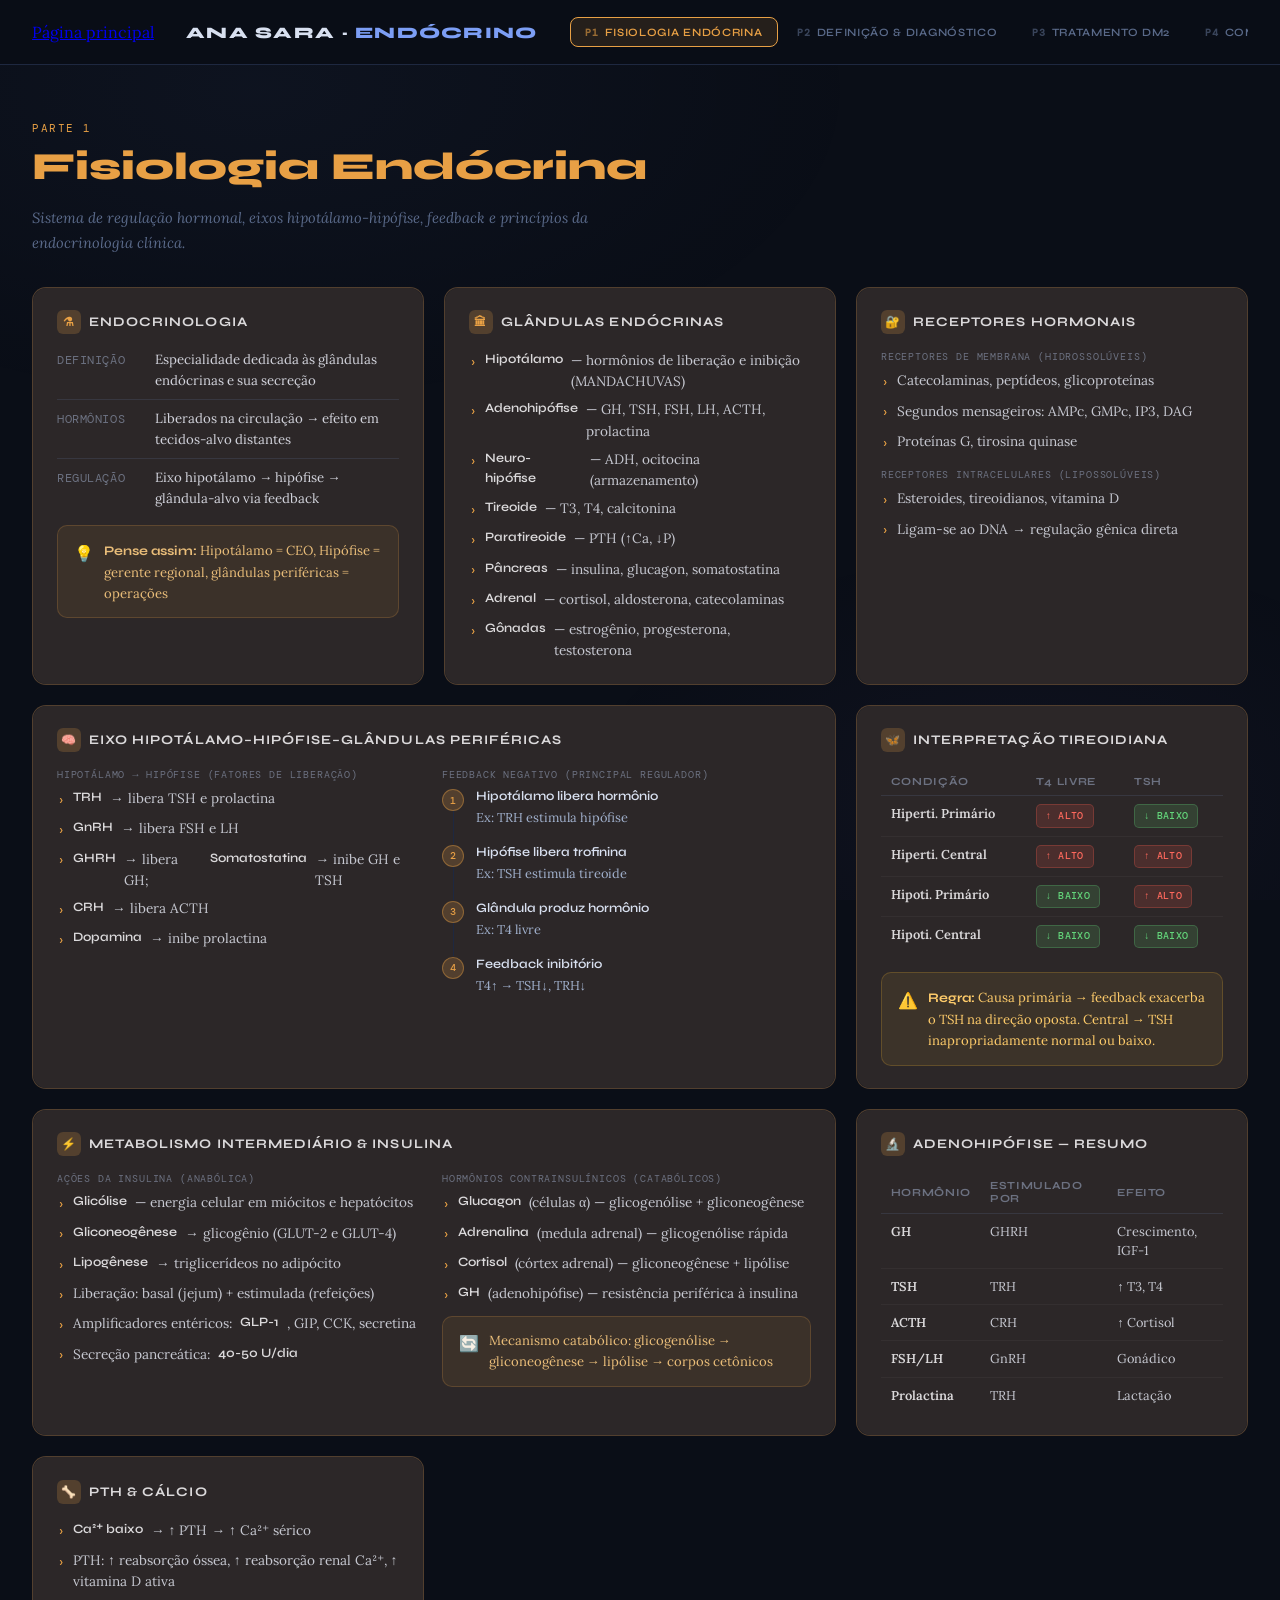
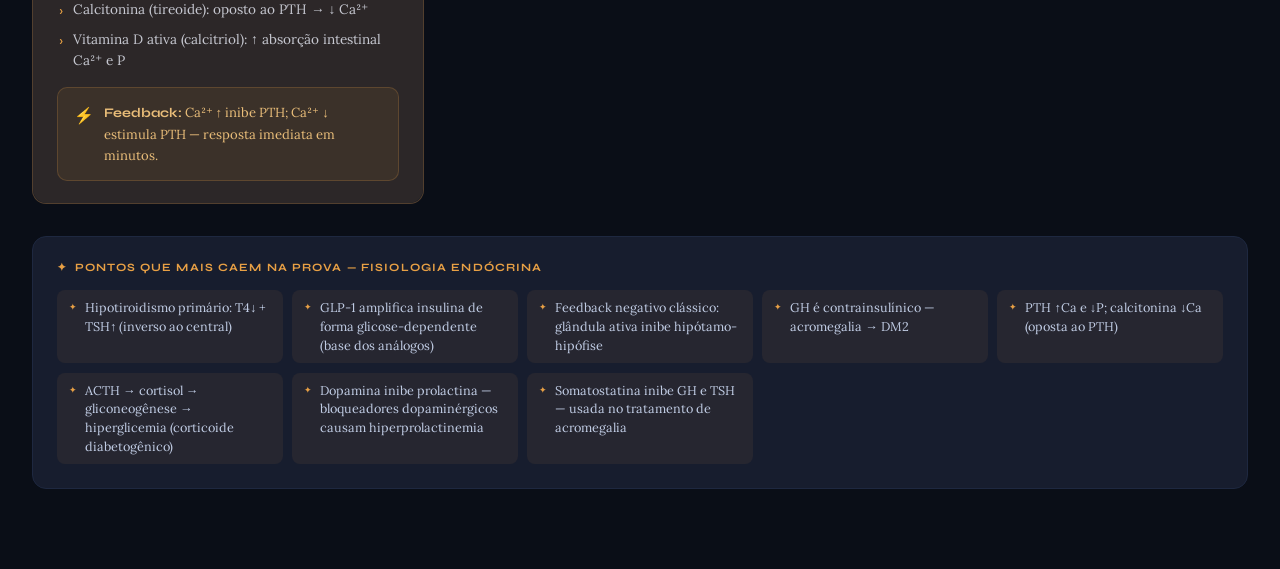
==== Endocrino.html @ a616df26 "Add files via upload" ====
<!DOCTYPE html>
<html lang="pt-BR">
<head>
<meta charset="UTF-8">
<meta name="viewport" content="width=device-width, initial-scale=1.0">
<title>Mapas Mentais — Endocrinologia & Diabetes</title>
<link href="https://fonts.googleapis.com/css2?family=Syne:wght@400;600;700;800&family=DM+Mono:ital,wght@0,400;0,500;1,400&family=Lora:ital,wght@0,400;0,600;1,400&display=swap" rel="stylesheet">
<style>
  :root {
    --bg: #0a0e17;
    --surface: #111624;
    --surface2: #171d2e;
    --border: #1e2840;
    --text: #d8e0f0;
    --muted: #5a6a8a;
    --accent1: #e8a045; /* amber — fisiologia */
    --accent2: #4fc3a1; /* teal — definição */
    --accent3: #7c9ef5; /* blue — tratamento */
    --accent4: #e0657a; /* rose — complicações */
    --accent5: #b38cf5; /* violet — pé diabético */
    --glow1: rgba(232,160,69,0.12);
    --glow2: rgba(79,195,161,0.12);
    --glow3: rgba(124,158,245,0.12);
    --glow4: rgba(224,101,122,0.12);
    --glow5: rgba(179,140,245,0.12);
    --radius: 14px;
  }

  * { margin:0; padding:0; box-sizing:border-box; }

  body {
    background: var(--bg);
    color: var(--text);
    font-family: 'Lora', Georgia, serif;
    min-height: 100vh;
    overflow-x: hidden;
  }

  /* Background texture */
  body::before {
    content:'';
    position:fixed; inset:0;
    background: radial-gradient(ellipse 80% 60% at 20% 10%, rgba(124,158,245,0.04) 0%, transparent 60%),
                radial-gradient(ellipse 60% 50% at 80% 90%, rgba(179,140,245,0.04) 0%, transparent 60%);
    pointer-events:none; z-index:0;
  }

  /* ===== HEADER ===== */
  header {
    position: sticky; top:0; z-index:100;
    background: rgba(10,14,23,0.95);
    backdrop-filter: blur(20px);
    border-bottom: 1px solid var(--border);
    padding: 0 2rem;
  }

  .header-inner {
    max-width: 1400px;
    margin: 0 auto;
    display: flex;
    align-items: center;
    gap: 2rem;
    height: 64px;
  }

  .logo {
    font-family: 'Syne', sans-serif;
    font-weight: 800;
    font-size: 1rem;
    letter-spacing: 0.08em;
    text-transform: uppercase;
    color: var(--text);
    white-space: nowrap;
    flex-shrink: 0;
  }

  .logo span {
    color: var(--accent3);
  }

  /* Nav tabs */
  nav {
    display: flex;
    gap: 0.25rem;
    overflow-x: auto;
    -webkit-overflow-scrolling: touch;
    scrollbar-width: none;
    flex: 1;
  }

  nav::-webkit-scrollbar { display:none; }

  .tab-btn {
    font-family: 'Syne', sans-serif;
    font-weight: 600;
    font-size: 0.7rem;
    text-transform: uppercase;
    letter-spacing: 0.06em;
    padding: 0.45rem 0.9rem;
    border: 1px solid transparent;
    background: transparent;
    border-radius: 8px;
    cursor: pointer;
    color: var(--muted);
    white-space: nowrap;
    transition: all 0.25s ease;
    display: flex;
    align-items: center;
    gap: 0.4rem;
  }

  .tab-btn .num {
    font-family: 'DM Mono', monospace;
    font-size: 0.6rem;
    opacity: 0.6;
  }

  .tab-btn[data-part="1"]:hover, .tab-btn[data-part="1"].active {
    background: var(--glow1); border-color: var(--accent1); color: var(--accent1);
  }
  .tab-btn[data-part="2"]:hover, .tab-btn[data-part="2"].active {
    background: var(--glow2); border-color: var(--accent2); color: var(--accent2);
  }
  .tab-btn[data-part="3"]:hover, .tab-btn[data-part="3"].active {
    background: var(--glow3); border-color: var(--accent3); color: var(--accent3);
  }
  .tab-btn[data-part="4"]:hover, .tab-btn[data-part="4"].active {
    background: var(--glow4); border-color: var(--accent4); color: var(--accent4);
  }
  .tab-btn[data-part="5"]:hover, .tab-btn[data-part="5"].active {
    background: var(--glow5); border-color: var(--accent5); color: var(--accent5);
  }

  /* ===== PAGES ===== */
  .page { display:none; position:relative; z-index:1; }
  .page.active { display:block; }

  .page-hero {
    padding: 3.5rem 2rem 2rem;
    max-width: 1400px;
    margin: 0 auto;
  }

  .hero-label {
    font-family: 'DM Mono', monospace;
    font-size: 0.7rem;
    text-transform: uppercase;
    letter-spacing: 0.14em;
    margin-bottom: 0.6rem;
  }

  .hero-title {
    font-family: 'Syne', sans-serif;
    font-weight: 800;
    font-size: clamp(1.6rem, 3vw, 2.4rem);
    line-height: 1.15;
    margin-bottom: 1rem;
  }

  .hero-sub {
    font-size: 0.92rem;
    color: var(--muted);
    font-style: italic;
    max-width: 600px;
    line-height: 1.7;
  }

  /* ===== GRID LAYOUT ===== */
  .content-wrap {
    max-width: 1400px;
    margin: 0 auto;
    padding: 0 2rem 5rem;
  }

  .grid-2 { display: grid; grid-template-columns: repeat(2, 1fr); gap: 1.25rem; }
  .grid-3 { display: grid; grid-template-columns: repeat(3, 1fr); gap: 1.25rem; }
  .grid-auto { display: grid; grid-template-columns: repeat(auto-fit, minmax(300px, 1fr)); gap: 1.25rem; }
  .col-span-2 { grid-column: span 2; }
  .col-span-3 { grid-column: span 3; }
  .section-gap { margin-top: 2rem; }

  @media (max-width: 1000px) {
    .grid-3 { grid-template-columns: repeat(2, 1fr); }
    .col-span-3 { grid-column: span 2; }
  }
  @media (max-width: 700px) {
    .grid-2, .grid-3, .grid-auto { grid-template-columns: 1fr; }
    .col-span-2, .col-span-3 { grid-column: span 1; }
  }

  /* ===== CARDS ===== */
  .card {
    background: var(--surface);
    border: 1px solid var(--border);
    border-radius: var(--radius);
    padding: 1.4rem 1.5rem;
    position: relative;
    overflow: hidden;
    transition: transform 0.2s ease, box-shadow 0.2s ease;
  }

  .card:hover {
    transform: translateY(-2px);
  }

  /* Color variants */
  .card-amber { border-color: rgba(232,160,69,0.3); }
  .card-amber::before { background: var(--glow1); }
  .card-amber:hover { box-shadow: 0 8px 32px rgba(232,160,69,0.1); }

  .card-teal { border-color: rgba(79,195,161,0.3); }
  .card-teal::before { background: var(--glow2); }
  .card-teal:hover { box-shadow: 0 8px 32px rgba(79,195,161,0.1); }

  .card-blue { border-color: rgba(124,158,245,0.3); }
  .card-blue::before { background: var(--glow3); }
  .card-blue:hover { box-shadow: 0 8px 32px rgba(124,158,245,0.1); }

  .card-rose { border-color: rgba(224,101,122,0.3); }
  .card-rose::before { background: var(--glow4); }
  .card-rose:hover { box-shadow: 0 8px 32px rgba(224,101,122,0.1); }

  .card-violet { border-color: rgba(179,140,245,0.3); }
  .card-violet::before { background: var(--glow5); }
  .card-violet:hover { box-shadow: 0 8px 32px rgba(179,140,245,0.1); }

  .card::before {
    content: '';
    position: absolute;
    inset: 0;
    pointer-events: none;
    border-radius: inherit;
  }

  /* ===== CARD ELEMENTS ===== */
  .card-title {
    font-family: 'Syne', sans-serif;
    font-weight: 700;
    font-size: 0.82rem;
    text-transform: uppercase;
    letter-spacing: 0.08em;
    margin-bottom: 1rem;
    display: flex;
    align-items: center;
    gap: 0.5rem;
  }

  .card-title .icon {
    width: 24px; height: 24px;
    border-radius: 6px;
    display: flex; align-items: center; justify-content: center;
    font-size: 0.75rem;
    flex-shrink: 0;
  }

  .icon-amber { background: rgba(232,160,69,0.2); color: var(--accent1); }
  .icon-teal  { background: rgba(79,195,161,0.2); color: var(--accent2); }
  .icon-blue  { background: rgba(124,158,245,0.2); color: var(--accent3); }
  .icon-rose  { background: rgba(224,101,122,0.2); color: var(--accent4); }
  .icon-violet{ background: rgba(179,140,245,0.2); color: var(--accent5); }

  .badge {
    display: inline-block;
    font-family: 'DM Mono', monospace;
    font-size: 0.62rem;
    padding: 0.2rem 0.55rem;
    border-radius: 5px;
    font-weight: 500;
    text-transform: uppercase;
    letter-spacing: 0.04em;
  }
  .badge-amber { background: rgba(232,160,69,0.15); color: var(--accent1); border: 1px solid rgba(232,160,69,0.25); }
  .badge-teal  { background: rgba(79,195,161,0.15); color: var(--accent2); border: 1px solid rgba(79,195,161,0.25); }
  .badge-blue  { background: rgba(124,158,245,0.15); color: var(--accent3); border: 1px solid rgba(124,158,245,0.25); }
  .badge-rose  { background: rgba(224,101,122,0.15); color: var(--accent4); border: 1px solid rgba(224,101,122,0.25); }
  .badge-violet{ background: rgba(179,140,245,0.15); color: var(--accent5); border: 1px solid rgba(179,140,245,0.25); }
  .badge-warn  { background: rgba(255,190,50,0.15); color: #ffbe32; border: 1px solid rgba(255,190,50,0.25); }
  .badge-danger{ background: rgba(255,80,80,0.15); color: #ff6060; border: 1px solid rgba(255,80,80,0.25); }
  .badge-ok    { background: rgba(80,220,130,0.15); color: #50dc82; border: 1px solid rgba(80,220,130,0.25); }

  /* Items list */
  .items { list-style: none; display: flex; flex-direction: column; gap: 0.45rem; }

  .items li {
    display: flex;
    align-items: flex-start;
    gap: 0.5rem;
    font-size: 0.85rem;
    line-height: 1.55;
    color: #c0cce4;
  }

  .items li::before {
    content: '›';
    font-family: 'DM Mono', monospace;
    font-size: 0.9rem;
    flex-shrink: 0;
    margin-top: 0.05em;
  }

  .c-amber li::before { color: var(--accent1); }
  .c-teal  li::before { color: var(--accent2); }
  .c-blue  li::before { color: var(--accent3); }
  .c-rose  li::before { color: var(--accent4); }
  .c-violet li::before { color: var(--accent5); }

  .items li strong { color: var(--text); font-family: 'Syne', sans-serif; font-weight: 600; font-size: 0.8rem; }
  .items li em { color: var(--muted); font-style: italic; }

  /* KV rows */
  .kv { display: flex; flex-direction: column; gap: 0.55rem; }
  .kv-row {
    display: flex;
    align-items: baseline;
    gap: 0.5rem;
    font-size: 0.83rem;
    line-height: 1.5;
    padding-bottom: 0.5rem;
    border-bottom: 1px solid var(--border);
  }
  .kv-row:last-child { border-bottom: none; padding-bottom: 0; }
  .kv-key {
    font-family: 'DM Mono', monospace;
    font-size: 0.72rem;
    color: var(--muted);
    min-width: 90px;
    flex-shrink: 0;
    text-transform: uppercase;
    letter-spacing: 0.05em;
  }
  .kv-val { color: #cdd8f0; line-height: 1.55; }
  .kv-val strong { color: var(--text); }

  /* Table */
  .mini-table { width:100%; border-collapse: collapse; font-size: 0.8rem; }
  .mini-table th {
    font-family: 'Syne', sans-serif;
    font-size: 0.68rem;
    font-weight: 700;
    text-transform: uppercase;
    letter-spacing: 0.06em;
    padding: 0.45rem 0.6rem;
    text-align: left;
    border-bottom: 1px solid var(--border);
    color: var(--muted);
  }
  .mini-table td {
    padding: 0.5rem 0.6rem;
    border-bottom: 1px solid rgba(255,255,255,0.04);
    color: #c0cce4;
    line-height: 1.5;
    vertical-align: top;
  }
  .mini-table tr:last-child td { border-bottom: none; }
  .mini-table td strong { color: var(--text); font-weight: 600; }

  /* Alert box */
  .alert-box {
    border-radius: 10px;
    padding: 0.85rem 1rem;
    margin-top: 1rem;
    font-size: 0.82rem;
    line-height: 1.6;
    display: flex;
    gap: 0.6rem;
    align-items: flex-start;
  }
  .alert-amber { background: rgba(232,160,69,0.08); border: 1px solid rgba(232,160,69,0.2); color: #e8c080; }
  .alert-teal  { background: rgba(79,195,161,0.08); border: 1px solid rgba(79,195,161,0.2); color: #70d4b8; }
  .alert-blue  { background: rgba(124,158,245,0.08); border: 1px solid rgba(124,158,245,0.2); color: #9ab5f5; }
  .alert-rose  { background: rgba(224,101,122,0.08); border: 1px solid rgba(224,101,122,0.2); color: #e8909e; }
  .alert-violet{ background: rgba(179,140,245,0.08); border: 1px solid rgba(179,140,245,0.2); color: #c8a8f5; }
  .alert-danger{ background: rgba(255,80,80,0.08); border: 1px solid rgba(255,80,80,0.2); color: #ff8080; }
  .alert-warn  { background: rgba(255,190,50,0.08); border: 1px solid rgba(255,190,50,0.2); color: #ffd070; }
  .alert-ok    { background: rgba(80,220,130,0.08); border: 1px solid rgba(80,220,130,0.2); color: #70e898; }

  .alert-icon { font-size: 1rem; flex-shrink:0; margin-top:0.05em; }
  .alert-text strong { color: currentColor; font-family: 'Syne',sans-serif; font-weight:700; }

  /* Timeline / flow */
  .flow {
    display: flex;
    flex-direction: column;
    gap: 0;
  }
  .flow-step {
    display: flex;
    gap: 0.75rem;
    padding-bottom: 1rem;
    position: relative;
  }
  .flow-step:last-child { padding-bottom: 0; }
  .flow-step::before {
    content: '';
    position: absolute;
    left: 11px; top: 22px;
    width: 1px; bottom: 0;
    background: var(--border);
  }
  .flow-step:last-child::before { display: none; }
  .flow-dot {
    width: 22px; height: 22px;
    border-radius: 50%;
    display: flex; align-items: center; justify-content: center;
    font-family: 'DM Mono', monospace;
    font-size: 0.62rem;
    font-weight: 500;
    flex-shrink: 0;
    margin-top: 0.1em;
    z-index: 1;
  }
  .dot-amber { background: rgba(232,160,69,0.2); color: var(--accent1); border: 1px solid rgba(232,160,69,0.4); }
  .dot-teal  { background: rgba(79,195,161,0.2); color: var(--accent2); border: 1px solid rgba(79,195,161,0.4); }
  .dot-blue  { background: rgba(124,158,245,0.2); color: var(--accent3); border: 1px solid rgba(124,158,245,0.4); }
  .dot-rose  { background: rgba(224,101,122,0.2); color: var(--accent4); border: 1px solid rgba(224,101,122,0.4); }
  .dot-violet{ background: rgba(179,140,245,0.2); color: var(--accent5); border: 1px solid rgba(179,140,245,0.4); }
  .flow-content { flex: 1; }
  .flow-title { font-family: 'Syne',sans-serif; font-weight:600; font-size:0.8rem; margin-bottom:0.25rem; color: var(--text); }
  .flow-desc { font-size:0.8rem; color:#a0b0cc; line-height:1.55; }

  /* Section divider */
  .divider {
    height: 1px;
    background: linear-gradient(90deg, transparent, var(--border), transparent);
    margin: 2rem 0;
  }

  /* Prova highlight */
  .prova-section {
    margin-top: 2rem;
    background: var(--surface2);
    border: 1px solid var(--border);
    border-radius: var(--radius);
    padding: 1.5rem;
  }
  .prova-title {
    font-family: 'Syne', sans-serif;
    font-size: 0.7rem;
    font-weight: 700;
    text-transform: uppercase;
    letter-spacing: 0.1em;
    margin-bottom: 1rem;
    display: flex;
    align-items: center;
    gap: 0.5rem;
  }
  .prova-grid {
    display: grid;
    grid-template-columns: repeat(auto-fit, minmax(200px, 1fr));
    gap: 0.6rem;
  }
  .prova-item {
    font-size: 0.79rem;
    padding: 0.5rem 0.75rem;
    border-radius: 8px;
    line-height: 1.5;
    color: #c0cce4;
    display: flex;
    gap: 0.5rem;
    align-items: flex-start;
  }
  .prova-item::before { content: '✦'; font-size: 0.55rem; flex-shrink:0; margin-top:0.25em; }
  .pi-amber { background: rgba(232,160,69,0.07); }
  .pi-amber::before { color: var(--accent1); }
  .pi-teal  { background: rgba(79,195,161,0.07); }
  .pi-teal::before  { color: var(--accent2); }
  .pi-blue  { background: rgba(124,158,245,0.07); }
  .pi-blue::before  { color: var(--accent3); }
  .pi-rose  { background: rgba(224,101,122,0.07); }
  .pi-rose::before  { color: var(--accent4); }
  .pi-violet{ background: rgba(179,140,245,0.07); }
  .pi-violet::before{ color: var(--accent5); }

  /* Column divider for two-column text */
  .two-col { display: grid; grid-template-columns: 1fr 1fr; gap: 1rem; }
  @media (max-width:600px) { .two-col { grid-template-columns:1fr; } }

  .sub-section { margin-top:0.9rem; }
  .sub-label {
    font-family: 'DM Mono',monospace;
    font-size:0.65rem;
    text-transform:uppercase;
    letter-spacing:0.08em;
    color:var(--muted);
    margin-bottom:0.45rem;
  }

  /* ========== ANIMATIONS ========== */
  @keyframes fadeUp {
    from { opacity:0; transform:translateY(16px); }
    to   { opacity:1; transform:translateY(0); }
  }
  .page.active .card { animation: fadeUp 0.35s ease both; }
  .page.active .card:nth-child(2) { animation-delay:0.05s; }
  .page.active .card:nth-child(3) { animation-delay:0.1s; }
  .page.active .card:nth-child(4) { animation-delay:0.15s; }
  .page.active .card:nth-child(5) { animation-delay:0.2s; }
  .page.active .card:nth-child(6) { animation-delay:0.25s; }
  .page.active .card:nth-child(7) { animation-delay:0.3s; }

  .text-sm { font-size: 0.8rem; color: #a0b0cc; line-height: 1.6; }
  .mt-xs { margin-top: 0.5rem; }
  .mt-sm { margin-top: 0.75rem; }
  .mt-md { margin-top: 1rem; }

  .row { display:flex; gap:0.5rem; flex-wrap:wrap; align-items:center; margin-top:0.5rem; }

  /* Highlight span */
  .hl { font-weight:600; }
  .hl-amber { color: var(--accent1); font-family:'DM Mono',monospace; font-size:0.85em; }
  .hl-teal  { color: var(--accent2); font-family:'DM Mono',monospace; font-size:0.85em; }
  .hl-blue  { color: var(--accent3); font-family:'DM Mono',monospace; font-size:0.85em; }
  .hl-rose  { color: var(--accent4); font-family:'DM Mono',monospace; font-size:0.85em; }
  .hl-violet{ color: var(--accent5); font-family:'DM Mono',monospace; font-size:0.85em; }

  p.text-sm + p.text-sm { margin-top: 0.4rem; }
</style>
</head>
<body>

<header>
  <div class="header-inner">
     <a href="index.html" class="active">Página principal</a>
    <div class="logo">Ana Sara · <span>Endócrino</span></div>
    <nav id="nav">
      <button class="tab-btn active" data-part="1" onclick="setTab(1)">
        <span class="num">P1</span> Fisiologia Endócrina
      </button>
      <button class="tab-btn" data-part="2" onclick="setTab(2)">
        <span class="num">P2</span> Definição &amp; Diagnóstico
      </button>
      <button class="tab-btn" data-part="3" onclick="setTab(3)">
        <span class="num">P3</span> Tratamento DM2
      </button>
      <button class="tab-btn" data-part="4" onclick="setTab(4)">
        <span class="num">P4</span> Complicações
      </button>
      <button class="tab-btn" data-part="5" onclick="setTab(5)">
        <span class="num">P5</span> Pé Diabético
      </button>
    </nav>
  </div>
</header>

<!-- ═══════════════════════════════════════════════
     PARTE 1 — FISIOLOGIA ENDÓCRINA
═══════════════════════════════════════════════ -->
<div class="page active" id="page-1">
  <div class="page-hero">
    <p class="hero-label" style="color:var(--accent1)">Parte 1</p>
    <h1 class="hero-title" style="color:var(--accent1)">Fisiologia Endócrina</h1>
    <p class="hero-sub">Sistema de regulação hormonal, eixos hipotálamo-hipófise, feedback e princípios da endocrinologia clínica.</p>
  </div>

  <div class="content-wrap">
    <div class="grid-3">

      <!-- Conceito -->
      <div class="card card-amber">
        <div class="card-title"><span class="icon icon-amber">⚗</span> Endocrinologia</div>
        <div class="kv">
          <div class="kv-row"><span class="kv-key">Definição</span><span class="kv-val">Especialidade dedicada às glândulas endócrinas e sua secreção</span></div>
          <div class="kv-row"><span class="kv-key">Hormônios</span><span class="kv-val">Liberados na circulação → efeito em tecidos-alvo distantes</span></div>
          <div class="kv-row"><span class="kv-key">Regulação</span><span class="kv-val">Eixo hipotálamo → hipófise → glândula-alvo via feedback</span></div>
        </div>
        <div class="alert-box alert-amber mt-md">
          <span class="alert-icon">💡</span>
          <span class="alert-text"><strong>Pense assim:</strong> Hipotálamo = CEO, Hipófise = gerente regional, glândulas periféricas = operações</span>
        </div>
      </div>

      <!-- Principais glândulas -->
      <div class="card card-amber">
        <div class="card-title"><span class="icon icon-amber">🏛</span> Glândulas Endócrinas</div>
        <ul class="items c-amber">
          <li><strong>Hipotálamo</strong> — hormônios de liberação e inibição (MANDACHUVAS)</li>
          <li><strong>Adenohipófise</strong> — GH, TSH, FSH, LH, ACTH, prolactina</li>
          <li><strong>Neuro-hipófise</strong> — ADH, ocitocina (armazenamento)</li>
          <li><strong>Tireoide</strong> — T3, T4, calcitonina</li>
          <li><strong>Paratireoide</strong> — PTH (↑Ca, ↓P)</li>
          <li><strong>Pâncreas</strong> — insulina, glucagon, somatostatina</li>
          <li><strong>Adrenal</strong> — cortisol, aldosterona, catecolaminas</li>
          <li><strong>Gônadas</strong> — estrogênio, progesterona, testosterona</li>
        </ul>
      </div>

      <!-- Receptores hormonais -->
      <div class="card card-amber">
        <div class="card-title"><span class="icon icon-amber">🔐</span> Receptores Hormonais</div>
        <div class="sub-section">
          <p class="sub-label">Receptores de membrana (hidrossolúveis)</p>
          <ul class="items c-amber">
            <li>Catecolaminas, peptídeos, glicoproteínas</li>
            <li>Segundos mensageiros: AMPc, GMPc, IP3, DAG</li>
            <li>Proteínas G, tirosina quinase</li>
          </ul>
        </div>
        <div class="sub-section">
          <p class="sub-label">Receptores intracelulares (lipossolúveis)</p>
          <ul class="items c-amber">
            <li>Esteroides, tireoidianos, vitamina D</li>
            <li>Ligam-se ao DNA → regulação gênica direta</li>
          </ul>
        </div>
      </div>

      <!-- Eixo Hipotálamo-Hipófise -->
      <div class="card card-amber col-span-2">
        <div class="card-title"><span class="icon icon-amber">🧠</span> Eixo Hipotálamo–Hipófise–Glândulas Periféricas</div>
        <div class="grid-2" style="gap:1rem">
          <div>
            <p class="sub-label">Hipotálamo → Hipófise (fatores de liberação)</p>
            <ul class="items c-amber">
              <li><strong>TRH</strong> → libera TSH e prolactina</li>
              <li><strong>GnRH</strong> → libera FSH e LH</li>
              <li><strong>GHRH</strong> → libera GH; <strong>Somatostatina</strong> → inibe GH e TSH</li>
              <li><strong>CRH</strong> → libera ACTH</li>
              <li><strong>Dopamina</strong> → inibe prolactina</li>
            </ul>
          </div>
          <div>
            <p class="sub-label">Feedback Negativo (principal regulador)</p>
            <div class="flow">
              <div class="flow-step">
                <div class="flow-dot dot-amber">1</div>
                <div class="flow-content">
                  <div class="flow-title">Hipotálamo libera hormônio</div>
                  <div class="flow-desc">Ex: TRH estimula hipófise</div>
                </div>
              </div>
              <div class="flow-step">
                <div class="flow-dot dot-amber">2</div>
                <div class="flow-content">
                  <div class="flow-title">Hipófise libera trofinina</div>
                  <div class="flow-desc">Ex: TSH estimula tireoide</div>
                </div>
              </div>
              <div class="flow-step">
                <div class="flow-dot dot-amber">3</div>
                <div class="flow-content">
                  <div class="flow-title">Glândula produz hormônio</div>
                  <div class="flow-desc">Ex: T4 livre</div>
                </div>
              </div>
              <div class="flow-step">
                <div class="flow-dot dot-amber">4</div>
                <div class="flow-content">
                  <div class="flow-title">Feedback inibitório</div>
                  <div class="flow-desc">T4↑ → TSH↓, TRH↓</div>
                </div>
              </div>
            </div>
          </div>
        </div>
      </div>

      <!-- Interpretação tireoidiana -->
      <div class="card card-amber">
        <div class="card-title"><span class="icon icon-amber">🦋</span> Interpretação Tireoidiana</div>
        <table class="mini-table">
          <thead>
            <tr><th>Condição</th><th>T4 Livre</th><th>TSH</th></tr>
          </thead>
          <tbody>
            <tr><td><strong>Hiperti. Primário</strong></td><td><span class="badge badge-danger">↑ Alto</span></td><td><span class="badge badge-ok">↓ Baixo</span></td></tr>
            <tr><td><strong>Hiperti. Central</strong></td><td><span class="badge badge-danger">↑ Alto</span></td><td><span class="badge badge-danger">↑ Alto</span></td></tr>
            <tr><td><strong>Hipoti. Primário</strong></td><td><span class="badge badge-ok">↓ Baixo</span></td><td><span class="badge badge-danger">↑ Alto</span></td></tr>
            <tr><td><strong>Hipoti. Central</strong></td><td><span class="badge badge-ok">↓ Baixo</span></td><td><span class="badge badge-ok">↓ Baixo</span></td></tr>
          </tbody>
        </table>
        <div class="alert-box alert-warn mt-md">
          <span class="alert-icon">⚠️</span>
          <span class="alert-text"><strong>Regra:</strong> Causa primária → feedback exacerba o TSH na direção oposta. Central → TSH inapropriadamente normal ou baixo.</span>
        </div>
      </div>

      <!-- Insulina e metabolismo intermediário -->
      <div class="card card-amber col-span-2">
        <div class="card-title"><span class="icon icon-amber">⚡</span> Metabolismo Intermediário & Insulina</div>
        <div class="grid-2" style="gap:1rem">
          <div>
            <p class="sub-label">Ações da insulina (anabólica)</p>
            <ul class="items c-amber">
              <li><strong>Glicólise</strong> — energia celular em miócitos e hepatócitos</li>
              <li><strong>Gliconeogênese</strong> → glicogênio (GLUT-2 e GLUT-4)</li>
              <li><strong>Lipogênese</strong> → triglicerídeos no adipócito</li>
              <li>Liberação: basal (jejum) + estimulada (refeições)</li>
              <li>Amplificadores entéricos: <strong>GLP-1</strong>, GIP, CCK, secretina</li>
              <li>Secreção pancreática: <strong>40-50 U/dia</strong></li>
            </ul>
          </div>
          <div>
            <p class="sub-label">Hormônios contrainsulínicos (catabólicos)</p>
            <ul class="items c-amber">
              <li><strong>Glucagon</strong> (células α) — glicogenólise + gliconeogênese</li>
              <li><strong>Adrenalina</strong> (medula adrenal) — glicogenólise rápida</li>
              <li><strong>Cortisol</strong> (córtex adrenal) — gliconeogênese + lipólise</li>
              <li><strong>GH</strong> (adenohipófise) — resistência periférica à insulina</li>
            </ul>
            <div class="alert-box alert-amber" style="margin-top:0.6rem">
              <span class="alert-icon">🔄</span>
              <span class="alert-text">Mecanismo catabólico: glicogenólise → gliconeogênese → lipólise → corpos cetônicos</span>
            </div>
          </div>
        </div>
      </div>

      <!-- Hipófise anterior -->
      <div class="card card-amber">
        <div class="card-title"><span class="icon icon-amber">🔬</span> Adenohipófise — Resumo</div>
        <table class="mini-table">
          <thead><tr><th>Hormônio</th><th>Estimulado por</th><th>Efeito</th></tr></thead>
          <tbody>
            <tr><td><strong>GH</strong></td><td>GHRH</td><td>Crescimento, IGF-1</td></tr>
            <tr><td><strong>TSH</strong></td><td>TRH</td><td>↑ T3, T4</td></tr>
            <tr><td><strong>ACTH</strong></td><td>CRH</td><td>↑ Cortisol</td></tr>
            <tr><td><strong>FSH/LH</strong></td><td>GnRH</td><td>Gonádico</td></tr>
            <tr><td><strong>Prolactina</strong></td><td>TRH</td><td>Lactação</td></tr>
          </tbody>
        </table>
      </div>

      <!-- PTH e Cálcio -->
      <div class="card card-amber">
        <div class="card-title"><span class="icon icon-amber">🦴</span> PTH &amp; Cálcio</div>
        <ul class="items c-amber">
          <li><strong>Ca²⁺ baixo</strong> → ↑ PTH → ↑ Ca²⁺ sérico</li>
          <li>PTH: ↑ reabsorção óssea, ↑ reabsorção renal Ca²⁺, ↑ vitamina D ativa</li>
          <li>Calcitonina (tireoide): oposto ao PTH → ↓ Ca²⁺</li>
          <li>Vitamina D ativa (calcitriol): ↑ absorção intestinal Ca²⁺ e P</li>
        </ul>
        <div class="alert-box alert-amber mt-md">
          <span class="alert-icon">⚡</span>
          <span class="alert-text"><strong>Feedback:</strong> Ca²⁺ ↑ inibe PTH; Ca²⁺ ↓ estimula PTH — resposta imediata em minutos.</span>
        </div>
      </div>

    </div><!-- /grid-3 -->

    <div class="prova-section">
      <div class="prova-title" style="color:var(--accent1)">
        <span>✦</span> Pontos que mais caem na prova — Fisiologia Endócrina
      </div>
      <div class="prova-grid">
        <div class="prova-item pi-amber">Hipotiroidismo primário: T4↓ + TSH↑ (inverso ao central)</div>
        <div class="prova-item pi-amber">GLP-1 amplifica insulina de forma glicose-dependente (base dos análogos)</div>
        <div class="prova-item pi-amber">Feedback negativo clássico: glândula ativa inibe hipótamo-hipófise</div>
        <div class="prova-item pi-amber">GH é contrainsulínico — acromegalia → DM2</div>
        <div class="prova-item pi-amber">PTH ↑Ca e ↓P; calcitonina ↓Ca (oposta ao PTH)</div>
        <div class="prova-item pi-amber">ACTH → cortisol → gliconeogênese → hiperglicemia (corticoide diabetogênico)</div>
        <div class="prova-item pi-amber">Dopamina inibe prolactina — bloqueadores dopaminérgicos causam hiperprolactinemia</div>
        <div class="prova-item pi-amber">Somatostatina inibe GH e TSH — usada no tratamento de acromegalia</div>
      </div>
    </div>
  </div>
</div><!-- /page-1 -->


<!-- ═══════════════════════════════════════════════
     PARTE 2 — DEFINIÇÃO, CLASSIFICAÇÃO E DIAGNÓSTICO
═══════════════════════════════════════════════ -->
<div class="page" id="page-2">
  <div class="page-hero">
    <p class="hero-label" style="color:var(--accent2)">Parte 2</p>
    <h1 class="hero-title" style="color:var(--accent2)">Definição, Classificação &amp; Diagnóstico</h1>
    <p class="hero-sub">Fisiopatologia, critérios diagnósticos atualizados (SBD 2024), classificação dos tipos e rastreamento.</p>
  </div>

  <div class="content-wrap">
    <div class="grid-3">

      <!-- Definição -->
      <div class="card card-teal">
        <div class="card-title"><span class="icon icon-teal">📖</span> Definição</div>
        <p class="text-sm">Distúrbio do <strong>metabolismo intermediário</strong> caracterizado por hiperglicemia persistente, decorrente de:</p>
        <ul class="items c-teal mt-sm">
          <li>Deficiência na <strong>produção</strong> de insulina</li>
          <li>Deficiência na <strong>ação</strong> da insulina</li>
          <li>Ambos os mecanismos associados</li>
        </ul>
        <div class="alert-box alert-teal mt-md">
          <span class="alert-icon">🌍</span>
          <span class="alert-text"><strong>Epidemiologia:</strong> 415 mi de pessoas no mundo; estimativa 642 mi em 2040; 80% em países de baixa/média renda; Brasil: ~14 mi diabéticos.</span>
        </div>
      </div>

      <!-- Tabela diagnóstico -->
      <div class="card card-teal col-span-2">
        <div class="card-title"><span class="icon icon-teal">📊</span> Critérios Diagnósticos (SBD 2024)</div>
        <table class="mini-table">
          <thead>
            <tr><th>Critério</th><th>Normal</th><th>Pré-DM</th><th>Diabetes</th></tr>
          </thead>
          <tbody>
            <tr>
              <td><strong>Glicemia Jejum</strong></td>
              <td><span class="badge badge-ok">≤ 99 mg/dL</span></td>
              <td><span class="badge badge-warn">100–125</span></td>
              <td><span class="badge badge-danger">≥ 126</span></td>
            </tr>
            <tr>
              <td><strong>TTGO 2h (75g)</strong></td>
              <td><span class="badge badge-ok">≤ 139</span></td>
              <td><span class="badge badge-warn">140–199</span></td>
              <td><span class="badge badge-danger">≥ 200</span></td>
            </tr>
            <tr>
              <td><strong>TTGO 1h ★ NOVO</strong></td>
              <td><span class="badge badge-ok">≤ 154</span></td>
              <td><span class="badge badge-warn">155–208</span></td>
              <td><span class="badge badge-danger">≥ 209</span></td>
            </tr>
            <tr>
              <td><strong>HbA1c</strong></td>
              <td><span class="badge badge-ok">≤ 5,6%</span></td>
              <td><span class="badge badge-warn">5,7–6,4%</span></td>
              <td><span class="badge badge-danger">≥ 6,5%</span></td>
            </tr>
            <tr>
              <td><strong>Glicemia ao acaso + sintomas</strong></td>
              <td>—</td>
              <td>—</td>
              <td><span class="badge badge-danger">≥ 200</span></td>
            </tr>
          </tbody>
        </table>
        <div class="alert-box alert-warn mt-md">
          <span class="alert-icon">⚠️</span>
          <span class="alert-text"><strong>Regra da confirmação:</strong> 1 exame alterado = repetir para confirmar (exceto 2 exames alterados na mesma amostra ou sintomas + glicemia ≥200). TTGO-1h é SUPERIOR ao TTGO-2h — preferir quando indicado.</span>
        </div>
      </div>

      <!-- DM1 -->
      <div class="card card-teal">
        <div class="card-title"><span class="icon icon-teal">🧬</span> DM Tipo 1</div>
        <div class="kv">
          <div class="kv-row"><span class="kv-key">Mecanismo</span><span class="kv-val">Destruição autoimune das células β pancreáticas por <strong>linfócitos T CD8+</strong></span></div>
          <div class="kv-row"><span class="kv-key">Marcadores</span><span class="kv-val">Anti-GAD, anti-IAA, anti-IA-2, anti-ZnT8 (genes HLA associados)</span></div>
          <div class="kv-row"><span class="kv-key">Perfil</span><span class="kv-val">Crianças, adolescentes, adultos jovens; início abrupto; cetoacidose possível</span></div>
          <div class="kv-row"><span class="kv-key">Subtipo 1A</span><span class="kv-val">Imuno-mediado (90%)</span></div>
          <div class="kv-row"><span class="kv-key">LADA</span><span class="kv-val">Autoimune lentamente progressivo; >30 anos; independente de insulina por ≥6 meses</span></div>
        </div>
        <div class="row">
          <span class="badge badge-danger">Insulinoterapia obrigatória</span>
          <span class="badge badge-warn">Peptídeo C↓↓</span>
        </div>
      </div>

      <!-- DM2 -->
      <div class="card card-teal">
        <div class="card-title"><span class="icon icon-teal">🏭</span> DM Tipo 2 — Fisiopatologia</div>
        <p class="sub-label">Octeto maligno (DeFronzo)</p>
        <ul class="items c-teal">
          <li>Resistência à insulina (músculo, fígado, adiposo)</li>
          <li>↓ 1ª fase de secreção de insulina → ↑ glicose pós-prandial</li>
          <li>↑ produção hepática de glicose</li>
          <li>Hiperinsulinemia tardia → exaustão células β</li>
          <li>↑ glucagon (hiperglucagonemia)</li>
          <li>Disfunção incretínica (↓ GLP-1)</li>
          <li>↑ reabsorção renal de glicose</li>
          <li>Disfunção neurotransmissores centrais</li>
        </ul>
        <div class="row mt-sm">
          <span class="badge badge-warn">90-95% dos DM</span>
          <span class="badge badge-warn">Período silencioso 5-10 anos</span>
        </div>
      </div>

      <!-- DM2 Fatores de Risco -->
      <div class="card card-teal">
        <div class="card-title"><span class="icon icon-teal">⚠</span> Fatores de Risco DM2</div>
        <ul class="items c-teal">
          <li>Obesidade / gordura visceral / sedentarismo</li>
          <li>Histórico familiar 1º grau de DM2</li>
          <li>Pré-diabetes (GJ 100-125 ou HbA1c 5,7-6,4%)</li>
          <li>HAS, dislipidemia (HDL baixo, TG alto)</li>
          <li>Diabetes gestacional anterior / macrossomia</li>
          <li>SOP (síndrome ovários policísticos)</li>
          <li>Medicamentos: corticoides, tiazídicos, betabloqueadores, antipsicóticos atípicos</li>
          <li>Idade ≥ 35-45 anos</li>
        </ul>
      </div>

      <!-- DM Gestacional -->
      <div class="card card-teal">
        <div class="card-title"><span class="icon icon-teal">🤰</span> Diabetes Gestacional</div>
        <div class="kv">
          <div class="kv-row"><span class="kv-key">Definição</span><span class="kv-val">Hiperglicemia reconhecida pela 1ª vez na gravidez; resolução após parto</span></div>
          <div class="kv-row"><span class="kv-key">Rastreio</span><span class="kv-val">Semanas 24–28 de gestação (critérios IADPSG)</span></div>
          <div class="kv-row"><span class="kv-key">GJ</span><span class="kv-val">≥ 92 mg/dL em jejum = DMG</span></div>
          <div class="kv-row"><span class="kv-key">TTGO 1h</span><span class="kv-val">≥ 180 mg/dL</span></div>
          <div class="kv-row"><span class="kv-key">TTGO 2h</span><span class="kv-val">≥ 153 mg/dL</span></div>
        </div>
        <div class="alert-box alert-rose mt-md">
          <span class="alert-icon">🚨</span>
          <span class="alert-text"><strong>Risco:</strong> 50% das mulheres com DMG desenvolvem DM2 em 10 anos. Rastrear novamente após o parto.</span>
        </div>
      </div>

      <!-- Outros tipos e MODY -->
      <div class="card card-teal">
        <div class="card-title"><span class="icon icon-teal">🗂</span> Outros Tipos Específicos</div>
        <div class="sub-section">
          <p class="sub-label">Defeito monogênico — MODY</p>
          <ul class="items c-teal">
            <li>Defeito genético das células β (autossômico dominante)</li>
            <li>MODY 2 — GCK (glicoquinase): hiperglicemia leve estável, sem tratamento</li>
            <li>MODY 3 — HNF1α: sensível sulfonilureia, evolui para insulina</li>
            <li>Diabetes neonatal, mitocondrial</li>
          </ul>
        </div>
        <div class="sub-section">
          <p class="sub-label">Endocrinopatias diabetogênicas</p>
          <ul class="items c-teal">
            <li>Acromegalia, Cushing, Feocromocitoma</li>
            <li>Glucagonoma, Hipertireoidismo, Aldosteronoma</li>
          </ul>
        </div>
      </div>

      <!-- Rastreamento -->
      <div class="card card-teal col-span-2">
        <div class="card-title"><span class="icon icon-teal">🔎</span> Rastreamento DM2 (Recomendações SBD 2024)</div>
        <div class="grid-2" style="gap:1rem">
          <ul class="items c-teal">
            <li>Todos com <strong>≥35 anos</strong> (R6)</li>
            <li>Sobrepeso/obesidade + ≥1 fator de risco</li>
            <li>FINDRISC alto/muito alto</li>
            <li>1º exame: GJ e/ou HbA1c (R7)</li>
            <li>Pré-diabetes → TTGO-1h para não detectados (R8)</li>
          </ul>
          <div>
            <p class="sub-label">Periodicidade (após rastreio normal)</p>
            <ul class="items c-teal">
              <li>Exames normais + &lt;3 FR → reavaliar em <strong>3 anos</strong></li>
              <li>Exames normais + ≥3 FR ou FINDRISC alto → <strong>12 meses</strong></li>
              <li>Pré-diabetes → <strong>12 meses</strong></li>
              <li>Apenas 1 exame com critério DM → <strong>6 meses</strong></li>
            </ul>
          </div>
        </div>
      </div>

    </div><!-- /grid -->

    <div class="prova-section">
      <div class="prova-title" style="color:var(--accent2)">
        <span>✦</span> Pontos que mais caem — Definição &amp; Diagnóstico
      </div>
      <div class="prova-grid">
        <div class="prova-item pi-teal">TTGO-1h ≥209 mg/dL = novo critério DM2 pela SBD (mais sensível que TTGO-2h)</div>
        <div class="prova-item pi-teal">HbA1c ≥6,5% = DM; 5,7-6,4% = pré-DM — sem preparo prévio, conveniente</div>
        <div class="prova-item pi-teal">DM1 = HLA + anti-GAD + insulinopenia; DM2 = insulinorresistência + hiperinsulinemia inicial</div>
        <div class="prova-item pi-teal">LADA simula DM2 mas tem anticorpos anti-GAD positivos — pensar em magros com DM2</div>
        <div class="prova-item pi-teal">Glicemia ao acaso ≥200 + sintomas = único critério que não precisa confirmação</div>
        <div class="prova-item pi-teal">2 exames alterados na mesma amostra = diagnóstico sem necessidade de repetir</div>
        <div class="prova-item pi-teal">Corticoides, tiazídicos e antipsicóticos atípicos são diabetogênicos — rastrear antes/após</div>
        <div class="prova-item pi-teal">DM2 ao diagnóstico: 50% já têm complicações micro/macrovasculares — período silencioso longo</div>
      </div>
    </div>
  </div>
</div><!-- /page-2 -->


<!-- ═══════════════════════════════════════════════
     PARTE 3 — TRATAMENTO DM2
═══════════════════════════════════════════════ -->
<div class="page" id="page-3">
  <div class="page-hero">
    <p class="hero-label" style="color:var(--accent3)">Parte 3</p>
    <h1 class="hero-title" style="color:var(--accent3)">Tratamento do DM2</h1>
    <p class="hero-sub">Metas, intervenção no estilo de vida, classes farmacológicas, mecanismos e contraindicações.</p>
  </div>

  <div class="content-wrap">
    <div class="grid-3">

      <!-- Metas -->
      <div class="card card-blue">
        <div class="card-title"><span class="icon icon-blue">🎯</span> Metas de Tratamento</div>
        <table class="mini-table">
          <thead><tr><th>Parâmetro</th><th>Meta Geral</th></tr></thead>
          <tbody>
            <tr><td><strong>HbA1c</strong></td><td><span class="badge badge-blue">&lt; 7% (individualizar!)</span></td></tr>
            <tr><td>Glicemia Jejum</td><td>80–130 mg/dL</td></tr>
            <tr><td>Glicemia Pós-prandial</td><td>&lt; 180 mg/dL</td></tr>
            <tr><td>PA</td><td>&lt; 130/80 mmHg</td></tr>
            <tr><td>LDL (DCV estabelecida)</td><td>&lt; 55 mg/dL</td></tr>
            <tr><td>IMC</td><td>&lt; 25 (eutrófico)</td></tr>
          </tbody>
        </table>
        <div class="alert-box alert-blue mt-md">
          <span class="alert-icon">💡</span>
          <span class="alert-text"><strong>INDIVIDUALIZE:</strong> Idosos, hipoglicemia frequente, DRC avançada, curta expectativa → meta menos rígida (HbA1c &lt;8%).</span>
        </div>
      </div>

      <!-- Estilo de vida -->
      <div class="card card-blue">
        <div class="card-title"><span class="icon icon-blue">🏃</span> Intervenção no Estilo de Vida</div>
        <ul class="items c-blue">
          <li><strong>Emagrecimento</strong> — estudo DIRECT: remissão DM2 em 46% com perda ≥15 kg</li>
          <li><strong>Atividade física</strong> — 150 min/semana; captação de glicose ↑ por <em>48h</em> após exercício</li>
          <li>Aeróbico + resistidos + combinados (meta-análise)</li>
          <li>Interromper sedentarismo a cada <strong>30 minutos</strong> (sitting-time)</li>
          <li><strong>Dieta</strong> — redução carboidratos simples, ↑ fibras</li>
          <li><strong>Sono</strong> adequado (privação → resistência à insulina)</li>
          <li>Cessação do tabagismo</li>
        </ul>
      </div>

      <!-- Metformina -->
      <div class="card card-blue">
        <div class="card-title"><span class="icon icon-blue">💊</span> Metformina — 1ª Escolha</div>
        <div class="kv">
          <div class="kv-row"><span class="kv-key">Mecanismo</span><span class="kv-val">↓ Produção hepática de glicose; ↑ captação muscular; ↓ absorção intestinal</span></div>
          <div class="kv-row"><span class="kv-key">Potência</span><span class="kv-val">↓ GJ 60mg/dL; ↓ HbA1c 1-2%</span></div>
          <div class="kv-row"><span class="kv-key">Peso</span><span class="kv-val">Neutro a leve emagrecimento</span></div>
          <div class="kv-row"><span class="kv-key">Hipoglicemia</span><span class="kv-val">Não causa (monoterapia)</span></div>
          <div class="kv-row"><span class="kv-key">Dose</span><span class="kv-val">500-850mg 1x/dia; máx 2.550mg/dia; iniciar após refeição</span></div>
        </div>
        <p class="sub-label" style="margin-top:0.75rem">Contraindicações</p>
        <div class="row">
          <span class="badge badge-danger">IRC: Cr ♂≥1,5 ♀≥1,4</span>
          <span class="badge badge-danger">ICC grave</span>
          <span class="badge badge-danger">Hepatopatia crônica</span>
          <span class="badge badge-danger">DPOC grave</span>
          <span class="badge badge-danger">Suspender antes contraste</span>
        </div>
      </div>

      <!-- iSGLT2 -->
      <div class="card card-blue">
        <div class="card-title"><span class="icon icon-blue">💧</span> iSGLT2 — Gliflozinas</div>
        <div class="kv">
          <div class="kv-row"><span class="kv-key">Mecanismo</span><span class="kv-val">Inibe cotransportador SGLT2 no rim → glicosúria ~70g/dia</span></div>
          <div class="kv-row"><span class="kv-key">Potência</span><span class="kv-val">↓ HbA1c 0,8-1,4%; ↓ PA 4-6 mmHg; ↓ peso 2-4 kg</span></div>
          <div class="kv-row"><span class="kv-key">Fármacos</span><span class="kv-val">Dapaglifozina 10mg, Empaglifozina 10/25mg, Canaglifozina 100/300mg</span></div>
        </div>
        <div class="alert-box alert-ok mt-sm">
          <span class="alert-icon">❤️</span>
          <span class="alert-text"><strong>EMPA-REG:</strong> Empaglifozina ↓ morte CV 38%, ↓ hospitalização IC 35% em pacientes com DCV estabelecida → 1ª linha em DM2 + DCV/ICC/DRC</span>
        </div>
        <p class="sub-label" style="margin-top:0.75rem">Efeitos adversos</p>
        <div class="row">
          <span class="badge badge-warn">Infecção fúngica genital</span>
          <span class="badge badge-warn">ITU</span>
          <span class="badge badge-danger">CAD euglicêmica (raro)</span>
          <span class="badge badge-warn">↑ LDL 4-8%</span>
        </div>
      </div>

      <!-- GLP-1 -->
      <div class="card card-blue">
        <div class="card-title"><span class="icon icon-blue">🧪</span> Análogos de GLP-1</div>
        <div class="kv">
          <div class="kv-row"><span class="kv-key">Mecanismo</span><span class="kv-val">Estimulam secreção insulina glicose-dependente; ↑ saciedade; ↓ glucagon; ↓ esvaziamento gástrico</span></div>
          <div class="kv-row"><span class="kv-key">Efeito</span><span class="kv-val">↓ HbA1c 1-1,5%; ↓ peso 3-5 kg; ↓ eventos CV (LEADER, SUSTAIN)</span></div>
          <div class="kv-row"><span class="kv-key">Fármacos</span><span class="kv-val">Liraglutida 1,2-1,8mg SC/dia; Semaglutida 0,5-1mg SC/sem; Dulaglutida 1,5mg SC/sem</span></div>
        </div>
        <div class="row mt-sm">
          <span class="badge badge-warn">Náusea/vômitos iniciais</span>
          <span class="badge badge-danger">CI em pancreatite ativa</span>
          <span class="badge badge-danger">CI carcinoma medular tireoide</span>
        </div>
      </div>

      <!-- Sulfonilureias -->
      <div class="card card-blue">
        <div class="card-title"><span class="icon icon-blue">🔋</span> Sulfonilureias</div>
        <div class="kv">
          <div class="kv-row"><span class="kv-key">Mecanismo</span><span class="kv-val">Fecha canais K⁺-ATP → despolarização célula β → secreção de insulina (não glicose-dependente)</span></div>
          <div class="kv-row"><span class="kv-key">Potência</span><span class="kv-val">↓ GJ 60-70mg/dL; ↓ HbA1c 1-2%</span></div>
        </div>
        <table class="mini-table" style="margin-top:0.7rem">
          <thead><tr><th>Fármaco</th><th>Dose mín.</th><th>Dose máx.</th></tr></thead>
          <tbody>
            <tr><td><strong>Glibenclamida</strong></td><td>5mg</td><td>20mg <span class="badge badge-danger" style="font-size:0.55rem">Maior hipoglicemia</span></td></tr>
            <tr><td><strong>Glimepirida</strong></td><td>2mg</td><td>8mg</td></tr>
            <tr><td><strong>Gliclazida MR</strong></td><td>30mg</td><td>120mg <span class="badge badge-ok" style="font-size:0.55rem">Menor hipoglicemia</span></td></tr>
          </tbody>
        </table>
        <div class="row mt-sm">
          <span class="badge badge-danger">Hipoglicemia</span>
          <span class="badge badge-warn">Ganho de peso</span>
          <span class="badge badge-danger">CI: IRC grave, gestante</span>
        </div>
      </div>

      <!-- Pioglitazona -->
      <div class="card card-blue">
        <div class="card-title"><span class="icon icon-blue">🏭</span> Pioglitazona (Glitazona)</div>
        <div class="kv">
          <div class="kv-row"><span class="kv-key">Mecanismo</span><span class="kv-val">Agonista PPAR-γ → ↑ sensibilidade insulina no músculo e adiposo</span></div>
          <div class="kv-row"><span class="kv-key">Potência</span><span class="kv-val">↓ GJ 60mg/dL; ↓ HbA1c 1-2%</span></div>
          <div class="kv-row"><span class="kv-key">Vantagens</span><span class="kv-val">Sem hipoglicemia; benefício na esteatose hepática; ↓ eventos CV</span></div>
        </div>
        <p class="sub-label" style="margin-top:0.7rem">Contraindicações</p>
        <div class="row">
          <span class="badge badge-danger">ICC classe III-IV</span>
          <span class="badge badge-danger">Mulheres com osteoporose</span>
          <span class="badge badge-danger">Histórico Ca bexiga</span>
          <span class="badge badge-warn">Edema, ganho de peso</span>
        </div>
      </div>

      <!-- iDPP-4 -->
      <div class="card card-blue">
        <div class="card-title"><span class="icon icon-blue">🔬</span> iDPP-4 (Gliptinas)</div>
        <div class="kv">
          <div class="kv-row"><span class="kv-key">Mecanismo</span><span class="kv-val">Inibe DPP-4 → ↑ GLP-1 e GIP endógenos → secreção insulina glicose-dependente</span></div>
          <div class="kv-row"><span class="kv-key">Potência</span><span class="kv-val">↓ HbA1c 0,6-0,8% (menor que outros)</span></div>
          <div class="kv-row"><span class="kv-key">Fármacos</span><span class="kv-val">Sitagliptina, Saxagliptina, Linagliptina, Vildagliptina, Alogliptina</span></div>
          <div class="kv-row"><span class="kv-key">Perfil</span><span class="kv-val">Peso neutro; baixo risco hipoglicemia; bem tolerado; opção em idosos</span></div>
        </div>
        <div class="alert-box alert-warn mt-sm">
          <span class="alert-icon">⚠️</span>
          <span class="alert-text">Saxagliptina: sinal de alerta para ↑ hospitalização por IC (SAVOR-TIMI). Linagliptina não requer ajuste renal.</span>
        </div>
      </div>

      <!-- Algoritmo DM2 -->
      <div class="card card-blue col-span-2">
        <div class="card-title"><span class="icon icon-blue">🗺</span> Algoritmo de Tratamento DM2</div>
        <div class="flow">
          <div class="flow-step">
            <div class="flow-dot dot-blue">1</div>
            <div class="flow-content">
              <div class="flow-title">Diagnóstico DM2 → Estilo de vida + Metformina</div>
              <div class="flow-desc">Iniciar desde o diagnóstico (a não ser contraindicação). Se HbA1c &gt;9% + sintomas: dupla terapia de início.</div>
            </div>
          </div>
          <div class="flow-step">
            <div class="flow-dot dot-blue">2</div>
            <div class="flow-content">
              <div class="flow-title">DCV estabelecida / ICC / DRC com albuminúria?</div>
              <div class="flow-desc"><strong>Sim → adicionar iSGLT2 ou GLP-1 com benefício CV comprovado</strong> (empaglifozina, canaglifozina, liraglutida, semaglutida)</div>
            </div>
          </div>
          <div class="flow-step">
            <div class="flow-dot dot-blue">3</div>
            <div class="flow-content">
              <div class="flow-title">Sem DCV: adicionar 2º agente conforme perfil</div>
              <div class="flow-desc">Obesidade → GLP-1/iSGLT2 | Hipoglicemia risco → iSGLT2/GLP-1/iDPP-4 | Custo → sulfonilureia/pioglitazona | Simples → iDPP-4</div>
            </div>
          </div>
          <div class="flow-step">
            <div class="flow-dot dot-blue">4</div>
            <div class="flow-content">
              <div class="flow-title">HbA1c ainda fora da meta → terapia tripla ou insulina</div>
              <div class="flow-desc">Insulina basal: iniciar se HbA1c &gt;10% ou sintomas. Insulinização plena se falência de células β.</div>
            </div>
          </div>
        </div>
      </div>

    </div><!-- /grid -->

    <div class="prova-section">
      <div class="prova-title" style="color:var(--accent3)">
        <span>✦</span> Pontos que mais caem — Tratamento DM2
      </div>
      <div class="prova-grid">
        <div class="prova-item pi-blue">Metformina = 1ª linha universal; CI em IRC (Cr ♂≥1,5) e suspender antes de contraste iodado</div>
        <div class="prova-item pi-blue">iSGLT2 = 1ª linha em DM2 + DCV/ICC/DRC — benefício renal e cardiovascular comprovado</div>
        <div class="prova-item pi-blue">GLP-1 = maior redução de peso + proteção CV — semaglutida reduz eventos CV (SUSTAIN-6)</div>
        <div class="prova-item pi-blue">Glibenclamida: maior risco hipoglicemia entre sulfonilureias (estudo GUIDE)</div>
        <div class="prova-item pi-blue">Gliclazida MR: 50% menos hipoglicemia que glimepirida e glibenclamida</div>
        <div class="prova-item pi-blue">Pioglitazona CI absoluta em ICC III-IV e histórico de Ca de bexiga</div>
        <div class="prova-item pi-blue">GLP-1 não causa hipoglicemia em monoterapia (glicose-dependente) — seguro</div>
        <div class="prova-item pi-blue">Exercício aumenta captação de glicose por 48h independente de insulina (GLUT-4 transloca)</div>
      </div>
    </div>
  </div>
</div><!-- /page-3 -->


<!-- ═══════════════════════════════════════════════
     PARTE 4 — COMPLICAÇÕES DO DIABETES
═══════════════════════════════════════════════ -->
<div class="page" id="page-4">
  <div class="page-hero">
    <p class="hero-label" style="color:var(--accent4)">Parte 4</p>
    <h1 class="hero-title" style="color:var(--accent4)">Complicações do Diabetes</h1>
    <p class="hero-sub">Complicações agudas (CAD, SHH, hipoglicemia) e crônicas (nefro, retino, neuropatia, macrovasculares).</p>
  </div>

  <div class="content-wrap">

    <!-- AGUDAS -->
    <p style="font-family:'Syne',sans-serif;font-size:0.72rem;text-transform:uppercase;letter-spacing:0.1em;color:var(--accent4);margin-bottom:0.75rem">Complicações Agudas</p>
    <div class="grid-3">

      <!-- CAD -->
      <div class="card card-rose">
        <div class="card-title"><span class="icon icon-rose">🔥</span> Cetoacidose Diabética (CAD)</div>
        <div class="kv">
          <div class="kv-row"><span class="kv-key">Fisiopato</span><span class="kv-val">Insulinopenia absoluta → lipólise → cetonemia + glicosúria + acidose metabólica</span></div>
          <div class="kv-row"><span class="kv-key">Triagem</span><span class="kv-val">pH &lt;7,3 + HCO₃ &lt;18 + cetonemia/cetonúria + glicemia &gt;250</span></div>
          <div class="kv-row"><span class="kv-key">Gatilhos</span><span class="kv-val">Infecção (50%), omissão insulina, trauma, IAM, pancreatite</span></div>
          <div class="kv-row"><span class="kv-key">Clínica</span><span class="kv-val">Náuseas, vômitos, dor abdominal, hálito cetônico, respiração de Kussmaul, confusão</span></div>
          <div class="kv-row"><span class="kv-key">Tratamento</span><span class="kv-val">SF 0,9% → insulina regular IV → KCl → monitorizar</span></div>
        </div>
        <div class="alert-box alert-danger mt-sm">
          <span class="alert-icon">🚨</span>
          <span class="alert-text">K⁺ SEMPRE antes de insulina — hipocalemia ↑ risco arritmia fatal. Se K⁺ &lt;3,5 → repor primeiro!</span>
        </div>
      </div>

      <!-- SHH -->
      <div class="card card-rose">
        <div class="card-title"><span class="icon icon-rose">💧</span> Síndrome Hiperosmolar (SHH)</div>
        <div class="kv">
          <div class="kv-row"><span class="kv-key">Perfil</span><span class="kv-val">DM2, idosos, sem cetose (insulina residual)</span></div>
          <div class="kv-row"><span class="kv-key">Glicemia</span><span class="kv-val">&gt; 600 mg/dL (frequentemente 800-1.200)</span></div>
          <div class="kv-row"><span class="kv-key">Osmolaridade</span><span class="kv-val">&gt; 320 mOsm/kg</span></div>
          <div class="kv-row"><span class="kv-key">pH</span><span class="kv-val">Normal (&gt;7,3) — distingue da CAD</span></div>
          <div class="kv-row"><span class="kv-key">Mortalidade</span><span class="kv-val">10-20% (maior que CAD)</span></div>
          <div class="kv-row"><span class="kv-key">Tratamento</span><span class="kv-val">Hidratação agressiva primeiro; insulina após hipotensão corrigida</span></div>
        </div>
      </div>

      <!-- Hipoglicemia -->
      <div class="card card-rose">
        <div class="card-title"><span class="icon icon-rose">🍬</span> Hipoglicemia</div>
        <div class="kv">
          <div class="kv-row"><span class="kv-key">Definição</span><span class="kv-val">Glicemia &lt;70 mg/dL (limiar de alerta); &lt;54 clinicamente significativa</span></div>
          <div class="kv-row"><span class="kv-key">Sintomas</span><span class="kv-val">Adrenérgicos: sudorese, tremor, taquicardia, palidez. Neuroglicopênicos: confusão, convulsão, coma</span></div>
          <div class="kv-row"><span class="kv-key">Leve-mod</span><span class="kv-val">15g carboidrato VO → reavaliar em 15min (regra 15-15)</span></div>
          <div class="kv-row"><span class="kv-key">Grave</span><span class="kv-val">Glucagon 1mg SC/IM OU glicose 20% EV 20mL</span></div>
        </div>
        <div class="row mt-sm">
          <span class="badge badge-danger">Glibenclamida = maior risco</span>
          <span class="badge badge-ok">GLP-1/iSGLT2/iDPP-4 = menor risco</span>
        </div>
      </div>
    </div><!-- /agudas -->

    <div class="divider"></div>
    <p style="font-family:'Syne',sans-serif;font-size:0.72rem;text-transform:uppercase;letter-spacing:0.1em;color:var(--accent4);margin-bottom:0.75rem">Complicações Crônicas — Microvasculares</p>

    <div class="grid-3">

      <!-- Nefropatia -->
      <div class="card card-rose">
        <div class="card-title"><span class="icon icon-rose">🫘</span> Nefropatia Diabética</div>
        <div class="flow">
          <div class="flow-step">
            <div class="flow-dot dot-rose">1</div>
            <div class="flow-content">
              <div class="flow-title">Nefropatia Incipiente</div>
              <div class="flow-desc">Microalbuminúria 30-300 mg/24h · Lesão glomerular sem TFG reduzida</div>
            </div>
          </div>
          <div class="flow-step">
            <div class="flow-dot dot-rose">2</div>
            <div class="flow-content">
              <div class="flow-title">Nefropatia Clínica</div>
              <div class="flow-desc">Macroalbuminúria &gt;300 mg/24h · TFG progressivamente ↓</div>
            </div>
          </div>
          <div class="flow-step">
            <div class="flow-dot dot-rose">3</div>
            <div class="flow-content">
              <div class="flow-title">Insuficiência Renal Terminal</div>
              <div class="flow-desc">Terapia de substituição renal · DM = 50% dos novos casos de diálise</div>
            </div>
          </div>
        </div>
        <div class="alert-box alert-rose mt-sm">
          <span class="alert-icon">💊</span>
          <span class="alert-text"><strong>Tratamento:</strong> iECA ou BRA → proteção renal desde microalbuminúria. iSGLT2 (dapaglifozina): reduz progressão DRC.</span>
        </div>
      </div>

      <!-- Retinopatia -->
      <div class="card card-rose">
        <div class="card-title"><span class="icon icon-rose">👁</span> Retinopatia Diabética</div>
        <p class="text-sm"><strong>Principal causa de cegueira</strong> adquirida entre 20-74 anos. Mais comum no DM1.</p>
        <div class="sub-section">
          <p class="sub-label">Progressão DM1</p>
          <ul class="items c-rose">
            <li>5 anos: 25% · 10 anos: 60% · 15 anos: 80% · 20 anos: <strong>100%</strong></li>
          </ul>
        </div>
        <div class="sub-section">
          <p class="sub-label">Classificação</p>
          <ul class="items c-rose">
            <li><strong>RDNP</strong> (não proliferativa): microaneurismas, micro-hemorragias, exsudatos, leve/moderada/grave</li>
            <li><strong>RDP</strong> (proliferativa): neovascularização por isquemia → descolamento retina</li>
            <li><strong>Edema macular diabético</strong>: mais frequente no DM2</li>
          </ul>
        </div>
        <div class="sub-section">
          <p class="sub-label">Rastreio / Tratamento</p>
          <ul class="items c-rose">
            <li>DM1: fundoscopia 3-5 anos após diagnóstico; DM2: ao diagnóstico</li>
            <li>Tratamento: fotocoagulação a laser; anti-VEGF intravítreo</li>
          </ul>
        </div>
      </div>

      <!-- Neuropatia -->
      <div class="card card-rose">
        <div class="card-title"><span class="icon icon-rose">⚡</span> Neuropatia Diabética</div>
        <p class="text-sm">Complicação crônica <strong>mais frequente</strong>. 40-50% do DM2 afetados.</p>
        <div class="sub-section">
          <p class="sub-label">Polineuropatia sensitivo-motora simétrica (mais comum)</p>
          <ul class="items c-rose">
            <li>Parestesias, queimação, choque em MMII</li>
            <li>Hiperestesia (dor ao toque do lençol)</li>
            <li>↓ sensibilidade tátil/térmica/dolorosa</li>
            <li>↓ reflexos tendinosos profundos → risco úlceras</li>
          </ul>
        </div>
        <div class="sub-section">
          <p class="sub-label">Neuropatia autonômica</p>
          <ul class="items c-rose">
            <li>Gastroparesia, bexiga neurogênica, disfunção erétil</li>
            <li>Hipotensão ortostática, taquicardia em repouso</li>
            <li><strong>Hipoglicemia despercebida</strong> (perigo!)</li>
          </ul>
        </div>
        <p class="sub-label">Tratamento dor neuropática</p>
        <div class="row">
          <span class="badge badge-blue">Duloxetina 1ª linha</span>
          <span class="badge badge-blue">Pregabalina</span>
          <span class="badge badge-blue">Gabapentina</span>
          <span class="badge badge-warn">Benfotiamina</span>
          <span class="badge badge-warn">Ácido tióctico 600mg</span>
        </div>
      </div>
    </div>

    <div class="divider"></div>
    <p style="font-family:'Syne',sans-serif;font-size:0.72rem;text-transform:uppercase;letter-spacing:0.1em;color:var(--accent4);margin-bottom:0.75rem">Complicações Crônicas — Macrovasculares</p>

    <div class="grid-3">
      <div class="card card-rose col-span-2">
        <div class="card-title"><span class="icon icon-rose">❤️</span> Macrovasculares — Risco Cardiovascular</div>
        <div class="grid-2" style="gap:1rem">
          <div>
            <p class="sub-label">Mecanismo aterogênico</p>
            <ul class="items c-rose">
              <li>Hiperglicemia → disfunção endotelial + estado pró-trombótico</li>
              <li>Dislipidemia: ↑ TG, ↑ apolipoproteína B, ↓ HDL, LDL pequeno/denso</li>
              <li>Estado pró-inflamatório → formação de placa de ateroma</li>
              <li>HAS em &gt;60% dos diabéticos (resistência insulina → retenção Na/H₂O)</li>
            </ul>
          </div>
          <div>
            <p class="sub-label">Prevenção primária/secundária</p>
            <ul class="items c-rose">
              <li>AAS 81-100mg + estatina de alta intensidade</li>
              <li>iECA ou BRA (PA + proteção renal)</li>
              <li>Betabloqueador ≥2 anos se SCA prévio</li>
              <li>iSGLT2 e GLP-1 (proteção CV primária e secundária)</li>
            </ul>
            <div class="alert-box alert-rose" style="margin-top:0.6rem">
              <span class="alert-icon">🎯</span>
              <span class="alert-text"><strong>LDL alvo:</strong> &lt;55 mg/dL em DCV estabelecida; &lt;70 mg/dL em alto risco CV</span>
            </div>
          </div>
        </div>
      </div>

      <div class="card card-rose">
        <div class="card-title"><span class="icon icon-rose">🫀</span> Cardiomiopatia Diabética</div>
        <ul class="items c-rose">
          <li>Insuficiência cardíaca <strong>independente</strong> de DAC ou HAS</li>
          <li>Hipertrofia e fibrose miocárdica por hiperglicemia direta</li>
          <li>Disfunção diastólica precede sistólica</li>
          <li>Disfunção endotelial → edema intersticial → fibrose</li>
          <li>Tto: controle glicêmico rigoroso + iSGLT2 (reduz volume/pressão)</li>
        </ul>
      </div>
    </div>

    <div class="prova-section">
      <div class="prova-title" style="color:var(--accent4)">
        <span>✦</span> Pontos que mais caem — Complicações
      </div>
      <div class="prova-grid">
        <div class="prova-item pi-rose">CAD: pH &lt;7,3 + HCO₃ &lt;18 + cetonemia — repor K⁺ ANTES da insulina se K⁺ &lt;3,5</div>
        <div class="prova-item pi-rose">SHH: glicemia &gt;600 + osmolaridade &gt;320 + pH normal — maior mortalidade que CAD</div>
        <div class="prova-item pi-rose">Retinopatia DM1: prevalência 100% em 20 anos de doença; fundoscopia 3-5 anos após dx</div>
        <div class="prova-item pi-rose">DM2: fundoscopia ao diagnóstico (já pode ter retinopatia no diagnóstico)</div>
        <div class="prova-item pi-rose">Microalbuminúria = 1º sinal de nefropatia; tratar com iECA/BRA para retardar progressão</div>
        <div class="prova-item pi-rose">Neuropatia autonômica: hipoglicemia despercebida + hipotensão ortostática</div>
        <div class="prova-item pi-rose">DM = causa mais comum de amputação não traumática + cegueira adquirida + diálise no Brasil</div>
        <div class="prova-item pi-rose">iSGLT2 reduz hospitalização por IC 35% e progressão de DRC — indicar em DM2 + DRC</div>
      </div>
    </div>
  </div>
</div><!-- /page-4 -->


<!-- ═══════════════════════════════════════════════
     PARTE 5 — PÉ DIABÉTICO
═══════════════════════════════════════════════ -->
<div class="page" id="page-5">
  <div class="page-hero">
    <p class="hero-label" style="color:var(--accent5)">Parte 5</p>
    <h1 class="hero-title" style="color:var(--accent5)">Pé Diabético</h1>
    <p class="hero-sub">Fisiopatologia, classificação WIfI, estratificação de risco, diagnóstico e tratamento das lesões. Cirurgia Vascular — P7 FACENE 2026.1</p>
  </div>

  <div class="content-wrap">
    <div class="grid-3">

      <!-- Definição epidemio -->
      <div class="card card-violet">
        <div class="card-title"><span class="icon icon-violet">📌</span> Epidemiologia</div>
        <ul class="items c-violet">
          <li><strong>20%</strong> dos internamentos de pacientes diabéticos</li>
          <li><strong>70%</strong> das amputações nos diabéticos</li>
          <li><strong>85%</strong> das amputações precedidas por úlceras nos pés</li>
          <li>25% dos diabéticos desenvolvem úlcera plantar</li>
          <li>1 amputação a cada 30 segundos no mundo</li>
          <li>Pé neuropático: 65% | Pé isquêmico: 35%</li>
        </ul>
        <div class="alert-box alert-violet mt-md">
          <span class="alert-icon">⚕️</span>
          <span class="alert-text"><strong>Tríade fisiopatológica:</strong> Neuropatia periférica + Doença arterial periférica + Deformidades estruturais</span>
        </div>
      </div>

      <!-- Neuropático vs Isquêmico -->
      <div class="card card-violet col-span-2">
        <div class="card-title"><span class="icon icon-violet">⚡</span> Pé Neuropático vs Pé Isquêmico</div>
        <table class="mini-table">
          <thead>
            <tr><th>Característica</th><th>Neuropático</th><th>Isquêmico</th><th>Neuroisquêmico</th></tr>
          </thead>
          <tbody>
            <tr><td>Temperatura</td><td><span class="badge badge-danger">Quente (+2-3°C)</span></td><td><span class="badge badge-blue">Frio</span></td><td>Variável</td></tr>
            <tr><td>Pulsos</td><td><span class="badge badge-ok">Presentes/amplos</span></td><td><span class="badge badge-danger">Diminuídos/ausentes</span></td><td>Diminuídos</td></tr>
            <tr><td>Pele</td><td>Seca, calosidades, fissuras</td><td>Fina, brilhante, sem pelos</td><td>Mista</td></tr>
            <tr><td>Dor</td><td><span class="badge badge-ok">Indolor</span></td><td><span class="badge badge-danger">Dolorosa</span></td><td>Variável</td></tr>
            <tr><td>Localização</td><td>Pressão plantar</td><td>Extremidades distais</td><td>Mista</td></tr>
            <tr><td>Deformidades</td><td>Dedos em garra, pé cavo</td><td>Gangrena seca</td><td>Ambas</td></tr>
            <tr><td>Fluxo venoso</td><td>Veias túrgidas, shunts AV</td><td>Veias colabadas</td><td>—</td></tr>
          </tbody>
        </table>
        <div class="alert-box alert-violet mt-sm">
          <span class="alert-icon">🔑</span>
          <span class="alert-text"><strong>Neuroisquêmico</strong> = associação de ambos, mais comum na prática, pior prognóstico</span>
        </div>
      </div>

      <!-- Classificação de Wagner -->
      <div class="card card-violet">
        <div class="card-title"><span class="icon icon-violet">📊</span> Classificação de Wagner</div>
        <table class="mini-table">
          <thead><tr><th>Grau</th><th>Descrição</th></tr></thead>
          <tbody>
            <tr><td><span class="badge badge-ok">0</span></td><td>Pé em risco — sem lesão ativa</td></tr>
            <tr><td><span class="badge badge-ok">1</span></td><td>Úlcera superficial, sem infecção</td></tr>
            <tr><td><span class="badge badge-warn">2</span></td><td>Úlcera profunda, com infecção SEM osteomielite</td></tr>
            <tr><td><span class="badge badge-warn">3</span></td><td>Profunda, abscesso COM osteomielite</td></tr>
            <tr><td><span class="badge badge-danger">4</span></td><td>Necrose localizada — dedos ou antepé</td></tr>
            <tr><td><span class="badge badge-danger">5</span></td><td>Necrose de quase todo o pé</td></tr>
          </tbody>
        </table>
      </div>

      <!-- WIfI -->
      <div class="card card-violet col-span-2">
        <div class="card-title"><span class="icon icon-violet">🏥</span> Sistema WIfI — Classificação Moderna</div>
        <div class="grid-3" style="gap:0.75rem">
          <div>
            <p class="sub-label">W — Wound (Ferida) 0-3</p>
            <ul class="items c-violet">
              <li>0: Sem úlcera ou gangrena</li>
              <li>1: Úlcera pequena/superficial</li>
              <li>2: Profunda (osso/tendão exposto)</li>
              <li>3: Extensa antepé/mediopé</li>
            </ul>
          </div>
          <div>
            <p class="sub-label">I — Ischemia (ABI) 0-3</p>
            <ul class="items c-violet">
              <li>0: ABI ≥0,80 | PA ≥100</li>
              <li>1: ABI 0,60-0,79 | PA 70-100</li>
              <li>2: ABI 0,40-0,59 | PA 50-70</li>
              <li>3: ABI ≤0,39 | PA &lt;50</li>
            </ul>
          </div>
          <div>
            <p class="sub-label">fI — foot Infection 0-3</p>
            <ul class="items c-violet">
              <li>0: Não infectada</li>
              <li>1: Leve (eritema &lt;2cm)</li>
              <li>2: Moderada (eritema &gt;2cm ou profundas)</li>
              <li>3: Grave — SIRS</li>
            </ul>
          </div>
        </div>
        <div class="alert-box alert-violet mt-sm">
          <span class="alert-icon">🎯</span>
          <span class="alert-text"><strong>Risco de amputação:</strong> VL (muito baixo) → L (baixo) → M (moderado) → H (alto). Combinar os 3 domínios para estimar o prognóstico.</span>
        </div>
      </div>

      <!-- Diagnóstico -->
      <div class="card card-violet">
        <div class="card-title"><span class="icon icon-violet">🔬</span> Propedêutica Diagnóstica</div>
        <div class="kv">
          <div class="kv-row"><span class="kv-key">Monofilamento</span><span class="kv-val">10g de Simmes-Weinstein; 10 pontos; não sentir em ≥1 ponto = perda sensitiva protetora</span></div>
          <div class="kv-row"><span class="kv-key">ITB</span><span class="kv-val">≥0,8 normal; &lt;0,4 grave; &gt;1,3 calcificado (não confiável em DM)</span></div>
          <div class="kv-row"><span class="kv-key">TcPO₂</span><span class="kv-val">Mais confiável em DM; ≥60 normal; &lt;30 necessita revascularização</span></div>
          <div class="kv-row"><span class="kv-key">Osteomielite</span><span class="kv-val">RM = padrão-ouro (sens &gt;90%); probe-to-bone + = alta probabilidade; RX alterado após 10-14 dias</span></div>
        </div>
      </div>

      <!-- Charcot vs Osteomielite -->
      <div class="card card-violet col-span-2">
        <div class="card-title"><span class="icon icon-violet">🦴</span> Charcot Agudo vs Osteomielite</div>
        <table class="mini-table">
          <thead><tr><th>Critério</th><th>Charcot</th><th>Osteomielite</th></tr></thead>
          <tbody>
            <tr><td>Mecanismo</td><td>Microtraumas → inflamação NÃO infecciosa → reabsorção óssea</td><td>Úlcera → invasão bacteriana → necrose óssea</td></tr>
            <tr><td>Temperatura</td><td><span class="badge badge-danger">Quente</span></td><td>Variável</td></tr>
            <tr><td>Úlcera</td><td>Frequentemente AUSENTE (fase inicial)</td><td><span class="badge badge-danger">PRESENTE e crônica</span></td></tr>
            <tr><td>Probe-to-bone</td><td>Negativo</td><td><span class="badge badge-danger">Positivo = diagnóstico</span></td></tr>
            <tr><td>RM</td><td>Edema múltiplos ossos, fragmentos, SEM abscesso</td><td>Edema FOCAL + ABSCESSO + realce periférico</td></tr>
            <tr><td>Sistêmico</td><td>Ausente</td><td>Febre, leucocitose possíveis</td></tr>
            <tr><td>Tratamento</td><td>Total Contact Cast + repouso 3-6 meses</td><td>ATB 6-12 sem OU cirurgia (desbridamento ósseo)</td></tr>
          </tbody>
        </table>
        <div class="alert-box alert-warn mt-sm">
          <span class="alert-icon">⚠️</span>
          <span class="alert-text">Charcot + úlcera pode se COMPLICAR com osteomielite — ambos coexistindo. A RM diferencia.</span>
        </div>
      </div>

      <!-- Tratamento antibiótico -->
      <div class="card card-violet">
        <div class="card-title"><span class="icon icon-violet">💊</span> Antibioticoterapia por Gravidade</div>
        <div class="sub-section">
          <p class="sub-label">Infecção Leve — eritema &lt;2cm</p>
          <ul class="items c-violet">
            <li>Via oral; 7-14 dias</li>
            <li><strong>Amoxicilina-Clavulanato</strong> 875/125mg VO 12/12h</li>
            <li>Cefalexina 500mg VO 6/6h</li>
            <li>Alergia: Clindamicina 300mg 6/6h</li>
          </ul>
        </div>
        <div class="sub-section">
          <p class="sub-label">Infecção Moderada — eritema &gt;2cm, profundas, sem SIRS</p>
          <ul class="items c-violet">
            <li>IV + oral; 2-4 semanas</li>
            <li>Ampicilina-Sulbactam 3g IV 6/6h</li>
            <li>Pip-Tazo 4,5g IV 8/8h</li>
            <li>Ceftriaxona + Metronidazol</li>
          </ul>
        </div>
        <div class="sub-section">
          <p class="sub-label">Infecção Grave — SIRS, internação</p>
          <ul class="items c-violet">
            <li>Vancomicina + Pip-Tazo (cobertura MRSA + Pseudomonas)</li>
            <li>Ajustar por cultura; desbridamento urgente</li>
          </ul>
        </div>
      </div>

      <!-- Níveis de amputação -->
      <div class="card card-violet">
        <div class="card-title"><span class="icon icon-violet">🔪</span> Níveis de Amputação</div>
        <div class="flow">
          <div class="flow-step">
            <div class="flow-dot dot-violet">1</div>
            <div class="flow-content">
              <div class="flow-title">Transmetatarsiana</div>
              <div class="flow-desc">Necrose limitada ao antepé + perfusão adequada (TcPO₂ ≥40). Marcha funcional 80-90%.</div>
            </div>
          </div>
          <div class="flow-step">
            <div class="flow-dot dot-violet">2</div>
            <div class="flow-content">
              <div class="flow-title">Lisfranc</div>
              <div class="flow-desc">Antepé + mediopé comprometidos. Dificuldade de cicatrização. Pouco utilizada.</div>
            </div>
          </div>
          <div class="flow-step">
            <div class="flow-dot dot-violet">3</div>
            <div class="flow-content">
              <div class="flow-title">Transtibial (abaixo do joelho)</div>
              <div class="flow-desc">Preferível quando revascularização falha ou TcPO₂ &lt;30-40. Cicatrização 80-90%, preserva joelho. <strong>Prótese funcional boa</strong>.</div>
            </div>
          </div>
          <div class="flow-step">
            <div class="flow-dot dot-violet">4</div>
            <div class="flow-content">
              <div class="flow-title">Guilhotina</div>
              <div class="flow-desc">Emergência: sepse não controlada, gangrena gasosa. Sem fechamento primário → revascularização → re-amputação formal.</div>
            </div>
          </div>
        </div>
      </div>

      <!-- Terapias adjuvantes -->
      <div class="card card-violet">
        <div class="card-title"><span class="icon icon-violet">🔧</span> Terapias Adjuvantes</div>
        <div class="sub-section">
          <p class="sub-label">VAC (Pressão Negativa)</p>
          <ul class="items c-violet">
            <li>Pós-desbridamento amplo, preparo para enxerto</li>
            <li>↑ cicatrização 28-45% vs curativos convencionais</li>
            <li>CI: osteomielite ativa não tratada, necrose não desbridada</li>
          </ul>
        </div>
        <div class="sub-section">
          <p class="sub-label">Oxigenoterapia Hiperbárica (OHB)</p>
          <ul class="items c-violet">
            <li>2,0-2,5 ATA, 90-120 min, 20-40 sessões</li>
            <li>Indicada em refratárias COM TcPO₂ &lt;40</li>
            <li>Cochrane 2015: ↑ cicatrização 1 ano (RR 1,27); ↓ amputações maiores (RR 0,69)</li>
            <li>CI absoluta: pneumotórax não tratado</li>
          </ul>
        </div>
        <div class="alert-box alert-violet mt-sm">
          <span class="alert-icon">⚡</span>
          <span class="alert-text"><strong>Ambas são ADJUVANTES</strong> — não substituem desbridamento, controle de infecção, descarga e revascularização.</span>
        </div>
      </div>

      <!-- Prevenção -->
      <div class="card card-violet col-span-2">
        <div class="card-title"><span class="icon icon-violet">🛡</span> Prevenção — Estratificação de Risco &amp; Cuidados</div>
        <div class="grid-2" style="gap:1rem">
          <div>
            <p class="sub-label">Grupo 1 — Sem úlcera ativa</p>
            <ul class="items c-violet">
              <li><strong>A:</strong> Sem isquemia + sem neuropatia → orientação, revisão 12 meses</li>
              <li><strong>B:</strong> Sem isquemia + com neuropatia → monofilamento, calçados, 6-12 meses</li>
              <li><strong>C:</strong> + deformidade → calçados hiperprofundos, palmilhas moldadas</li>
            </ul>
          </div>
          <div>
            <p class="sub-label">Grupo 2 — Com úlcera/isquemia/Charcot</p>
            <ul class="items c-violet">
              <li><strong>A:</strong> Sem infecção → descarga, curativo, seguimento frequente</li>
              <li><strong>B:</strong> Com infecção → ATB + desbridamento</li>
              <li><strong>C1:</strong> Charcot agudo → Total Contact Cast</li>
              <li><strong>D:</strong> Isquemia crítica → avaliar revascularização</li>
            </ul>
          </div>
        </div>
        <div class="divider" style="margin:0.75rem 0"></div>
        <p class="sub-label">Cuidados domiciliares (orientar desde o diagnóstico)</p>
        <div class="row">
          <span class="badge badge-violet">Inspeção diária</span>
          <span class="badge badge-violet">Água morna + secar entre dedos</span>
          <span class="badge badge-violet">Calçados sem costuras</span>
          <span class="badge badge-danger">NUNCA descalço</span>
          <span class="badge badge-danger">NÃO remover calos em casa</span>
          <span class="badge badge-violet">Unhas retas</span>
          <span class="badge badge-violet">Meias sem costuras</span>
          <span class="badge badge-violet">Hidratar (evitar entre dedos)</span>
        </div>
      </div>

    </div><!-- /grid -->

    <div class="prova-section">
      <div class="prova-title" style="color:var(--accent5)">
        <span>✦</span> Pontos que mais caem — Pé Diabético
      </div>
      <div class="prova-grid">
        <div class="prova-item pi-violet">Pé neuropático: quente + pulso amplo + indolor; pé isquêmico: frio + pulso ausente + doloroso</div>
        <div class="prova-item pi-violet">Monofilamento 10g: ≥1 ponto sem sentir = perda sensibilidade protetora = alto risco úlcera</div>
        <div class="prova-item pi-violet">Wagner 3 = osteomielite; diagnóstico por RM (padrão-ouro) ou probe-to-bone positivo</div>
        <div class="prova-item pi-violet">WIfI: combina Ferida + Isquemia + Infecção para estimar risco de amputação e necessidade revascularização</div>
        <div class="prova-item pi-violet">Charcot: quente + indolor + pulsos amplos + sem úlcera inicial; tratar com Total Contact Cast 3-6 meses</div>
        <div class="prova-item pi-violet">Amputação transtibial: melhor cicatrização (80-90%), preserva joelho, prótese funcional — preferível ao transfemoral</div>
        <div class="prova-item pi-violet">OHB indicada em refratárias COM TcPO₂ &lt;40 mmHg (hipóxia documentada) — ADJUVANTE</div>
        <div class="prova-item pi-violet">TcPO₂ mais confiável que ITB em diabéticos (calcificação arterial eleva falsamente o ITB)</div>
        <div class="prova-item pi-violet">Infecção leve: Amox-Clavulanato VO 7-14 dias; grave: Vancomicina + Pip-Tazo + internação</div>
        <div class="prova-item pi-violet">85% das amputações precedidas por úlceras → prevenção salva membros</div>
      </div>
    </div>
  </div>
</div><!-- /page-5 -->


<script>
  function setTab(n) {
    document.querySelectorAll('.page').forEach(p => p.classList.remove('active'));
    document.querySelectorAll('.tab-btn').forEach(b => b.classList.remove('active'));
    document.getElementById('page-' + n).classList.add('active');
    document.querySelector('.tab-btn[data-part="' + n + '"]').classList.add('active');
    window.scrollTo({ top: 0, behavior: 'smooth' });
  }
</script>
</body>
</html>
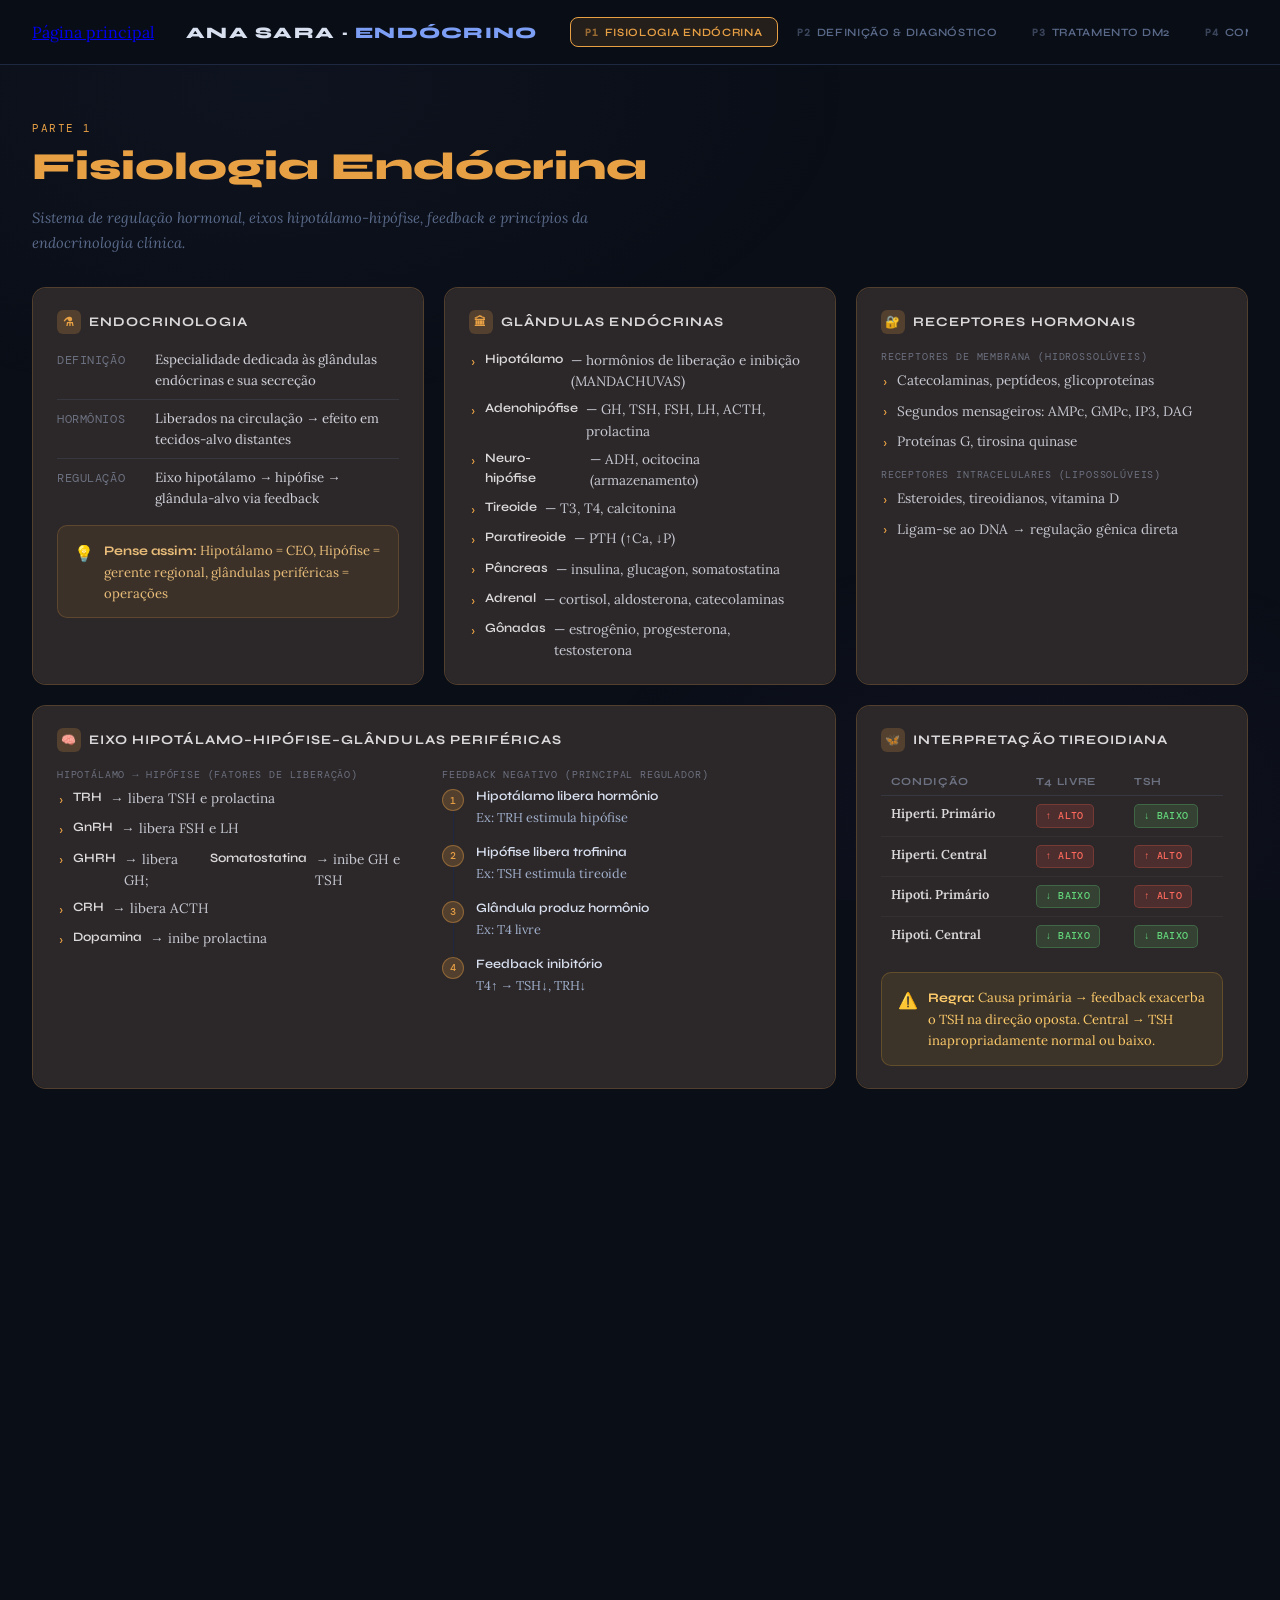
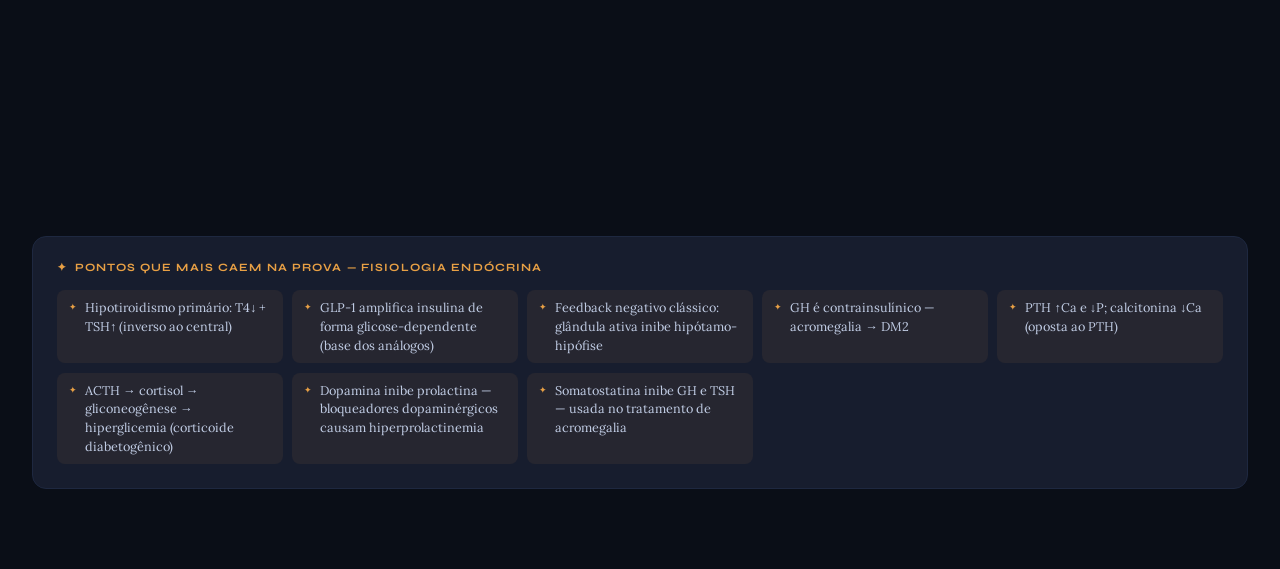
==== commit 638946c2: "Update Endocrino.html" ====
--- a/Endocrino.html
+++ b/Endocrino.html
@@ -27,6 +27,29 @@
   }
 
   * { margin:0; padding:0; box-sizing:border-box; }
+
+    /* Mobile styles */
+    @media screen and (max-width: 600px) {
+        nav {
+            display: flex;
+            flex-wrap: wrap;
+            justify-content: center;
+        }
+        
+        nav .tab {
+            font-size: 14px; /* Reduce font size */
+            flex: 1 0 100%; /* Allow tabs to take full width */
+        }
+
+        .logo {
+            height: 50px; /* Make logo smaller */
+            width: auto;
+        }
+
+        header {
+           
+        }
+    }
 
   body {
     background: var(--bg);
@@ -1694,4 +1717,5 @@
   }
 </script>
 </body>
-</html>+
+</html>
